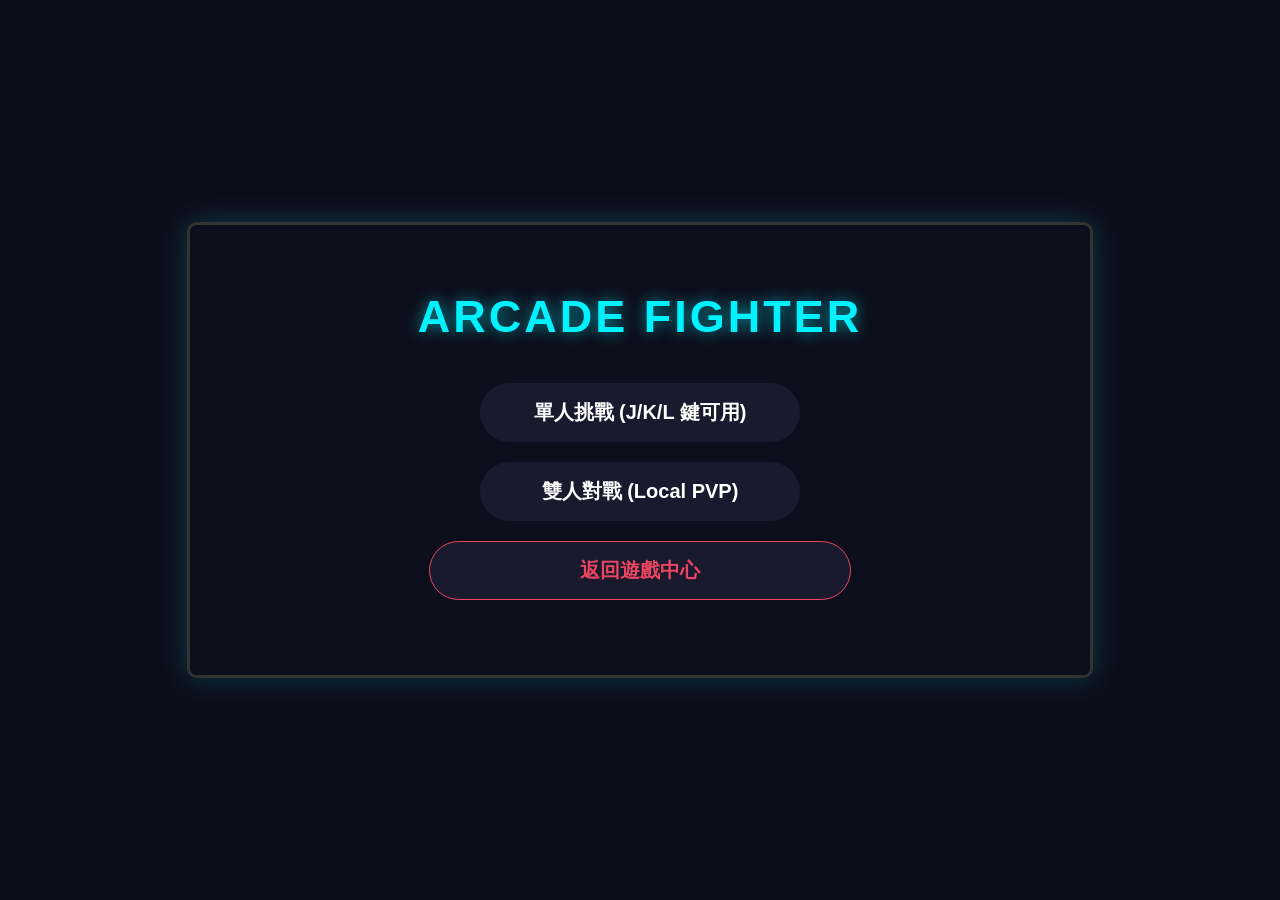
==== index.html @ 6cd7c096 "odsfpp" ====
<!DOCTYPE html>
<html lang="zh-HK">
<head>
    <meta charset="UTF-8">
    <title>LF2 終極格鬥 - 霓虹進化版</title>
    <style>
        /* 完全保留你原本的所有樣式 */
        :root {
            --bg-color: #0d0d1a;
            --card-bg: #1a1a2e;
            --primary-color: #00f2ff;
            --secondary-color: #e94560;
            --text-color: #e0e0e0;
        }

        body { margin: 0; background-color: var(--bg-color); display: flex; justify-content: center; align-items: center; height: 100vh; color: var(--text-color); font-family: 'Segoe UI', Tahoma, sans-serif; overflow: hidden; }
        #gameContainer { position: relative; border: 3px solid #333; box-shadow: 0 0 30px rgba(0, 242, 255, 0.2); background: #000; border-radius: 10px; overflow: hidden; }
        canvas { background-color: #16213e; display: block; }

        #mainMenu { position: absolute; inset: 0; background: rgba(13, 13, 26, 0.95); display: flex; flex-direction: column; justify-content: center; align-items: center; z-index: 100; }
        .title { font-size: 45px; color: var(--primary-color); margin-bottom: 30px; text-shadow: 0 0 15px rgba(0, 242, 255, 0.6); letter-spacing: 3px; font-weight: bold; }
        .mode-btn { padding: 15px 50px; font-size: 20px; cursor: pointer; background: var(--card-bg); color: white; border: 1px solid #444; margin: 10px; border-radius: 50px; transition: 0.3s; width: 320px; font-weight: bold; text-decoration: none; text-align: center; border: 1px solid transparent; }
        .mode-btn:hover { background: var(--primary-color); color: #000; border-color: #fff; box-shadow: 0 0 20px rgba(0, 242, 255, 0.4); transform: translateY(-3px); }
        .exit-btn { border-color: var(--secondary-color); color: var(--secondary-color); }
        .exit-btn:hover { background: var(--secondary-color); color: white; box-shadow: 0 0 20px rgba(233, 69, 96, 0.4); }

        #abortBtn { position: absolute; top: 120px; left: 50%; transform: translateX(-50%); padding: 8px 20px; background: rgba(233, 69, 96, 0.2); color: var(--secondary-color); border: 1px solid var(--secondary-color); border-radius: 5px; cursor: pointer; z-index: 80; display: none; transition: 0.3s; font-weight: bold; }
        #abortBtn:hover { background: var(--secondary-color); color: white; }

        .ui-layer { position: absolute; top: 20px; left: 20px; right: 20px; display: flex; justify-content: space-between; pointer-events: none; visibility: hidden; }
        .health-box { width: 320px; background: rgba(26, 26, 46, 0.8); padding: 12px; border-radius: 10px; border: 1px solid #333; }
        .bar-bg { width: 100%; height: 18px; background: #000; border-radius: 9px; overflow: hidden; margin-top: 5px; border: 1px solid #444; }
        .bar-fill { height: 100%; width: 100%; transition: width 0.3s cubic-bezier(0.175, 0.885, 0.32, 1.275); }
        #p1Health { background: linear-gradient(90deg, #00f2ff, #0066ff); box-shadow: 0 0 10px rgba(0, 242, 255, 0.5); }
        #p2Health { background: linear-gradient(90deg, #e94560, #8b0000); box-shadow: 0 0 10px rgba(233, 69, 96, 0.5); }
        .shield-dots { display: flex; gap: 5px; margin-top: 8px; justify-content: inherit; }
        .dot { width: 18px; height: 6px; background: var(--primary-color); border-radius: 2px; box-shadow: 0 0 5px var(--primary-color); }
        
        #gameOverMenu { position: absolute; top: 65%; left: 50%; transform: translate(-50%, -50%); display: none; z-index: 50; flex-direction: column; gap: 15px; }
        .end-btn { padding: 12px 50px; font-size: 18px; cursor: pointer; background: var(--primary-color); border: none; font-weight: bold; border-radius: 50px; text-decoration: none; color: #000; text-align: center; transition: 0.3s; }
        .end-btn:hover { transform: scale(1.1); box-shadow: 0 0 20px var(--primary-color); }
        .end-exit { background: transparent; border: 2px solid var(--secondary-color); color: var(--secondary-color); }
        .end-exit:hover { background: var(--secondary-color); color: white; }

        #status { position: absolute; bottom: 15px; left: 50%; transform: translateX(-50%); background: rgba(13, 13, 26, 0.9); padding: 10px 30px; border-radius: 50px; font-size: 12px; visibility: hidden; border: 1px solid #333; text-align: center; white-space: nowrap; }
        .win-text { position: absolute; top: 40%; left: 50%; transform: translate(-50%, -50%); font-size: 70px; font-weight: bold; display: none; z-index: 10; text-shadow: 0 0 30px rgba(0,0,0,1); text-align: center; }
    </style>
</head>
<body>

<div id="gameContainer">
    <div id="mainMenu">
        <div class="title">ARCADE FIGHTER</div>
        <button class="mode-btn" onclick="initGame('single')">單人挑戰 (J/K/L 鍵可用)</button>
        <button class="mode-btn" onclick="initGame('pvp')">雙人對戰 (Local PVP)</button>
        <a href="javascript:backToLobby()" class="mode-btn exit-btn">返回遊戲中心</a>
    </div>

    <button id="abortBtn" onclick="backToLobby()">中止並返回大廳</button>

    <div class="ui-layer" id="gameUI">
        <div class="health-box" style="border-left: 5px solid var(--primary-color);">
            <div style="color: var(--primary-color); font-weight: bold;">PLAYER 1</div>
            <div class="bar-bg"><div id="p1Health" class="bar-fill"></div></div>
            <div class="shield-dots" id="p1Shield">
                <div class="dot"></div><div class="dot"></div><div class="dot"></div><div class="dot"></div><div class="dot"></div>
            </div>
        </div>
        <div class="health-box p2" style="border-right: 5px solid var(--secondary-color);">
            <div id="p2Name" style="color: var(--secondary-color); font-weight: bold;">PLAYER 2</div>
            <div class="bar-bg"><div id="p2Health" class="bar-fill"></div></div>
            <div class="shield-dots" id="p2Shield">
                <div class="dot"></div><div class="dot"></div><div class="dot"></div><div class="dot"></div><div class="dot"></div>
            </div>
        </div>
    </div>

    <div id="winDisplay" class="win-text"></div>
    
    <div id="gameOverMenu">
        <button class="end-btn" onclick="resetToMenu()">返回選單</button>
        <a href="javascript:backToLobby()" class="end-btn end-exit">回遊戲大廳</a>
    </div>
    
    <canvas id="gameCanvas" width="900" height="450"></canvas>
    
    <div id="status">
        P1: <span class="key-hint">WASD</span> 移動 | <span class="key-hint">Z/J</span> 攻 | <span class="key-hint">X/K</span> 擋 | <span class="key-hint">C/L</span> 破防 <br>
        <span id="p2Hint">P2: <span class="key-hint">方向鍵</span> 移動 | <span class="key-hint">J</span> 攻 | <span class="key-hint">K</span> 擋 | <span class="key-hint">L</span> 破防</span>
    </div>
</div>

<script>
    // --- 新增：返回大廳定位函數 (絕不改動原始邏輯) ---
    function backToLobby() {
        const urlParams = new URLSearchParams(window.location.search);
        const gateId = urlParams.get('gate') || 0;
        window.location.href = `index.html?back=true&gate=${gateId}`;
    }

    // --- 完全補回你原本所有的 Fighter 與遊戲邏輯 ---
    const canvas = document.getElementById('gameCanvas');
    const ctx = canvas.getContext('2d');
    const keys = {};
    let gameActive = false;
    let isSinglePlayer = true;

    function resetToMenu() {
        gameActive = false;
        document.getElementById('mainMenu').style.display = 'flex';
        document.getElementById('gameUI').style.visibility = 'hidden';
        document.getElementById('status').style.visibility = 'hidden';
        document.getElementById('abortBtn').style.display = 'none';
        document.getElementById('winDisplay').style.display = 'none';
        document.getElementById('gameOverMenu').style.display = 'none';
        ctx.clearRect(0, 0, canvas.width, canvas.height);
        document.getElementById('p1Health').style.width = '100%';
        document.getElementById('p2Health').style.width = '100%';
    }

    class Fighter {
        constructor({position, color, id, isAI}) {
            this.id = id;
            this.position = position;
            this.velocity = { x: 0, y: 0 };
            this.width = 50; this.height = 80;
            this.color = color; this.isAI = isAI;
            this.health = 100; this.state = 'IDLE'; 
            this.facing = id === 1 ? 1 : -1;
            this.hitstun = 0; this.stunTimer = 0;
            this.shieldHP = 5; this.skillCD = 0; 
        }
        draw() {
            const {x, y} = this.position;
            ctx.fillStyle = 'rgba(0,0,0,0.3)';
            ctx.beginPath(); ctx.ellipse(x + 25, y + 80, 25, 8, 0, 0, Math.PI*2); ctx.fill();
            if (this.state === 'STUNNED') ctx.fillStyle = '#aa00ff'; 
            else if (this.state === 'HURT') ctx.fillStyle = 'white';
            else if (this.state === 'BLOCK') ctx.fillStyle = '#FFD700'; 
            else ctx.fillStyle = this.color;
            ctx.fillRect(x + 10, y + 25, 30, 40);
            ctx.fillStyle = '#ffdbac'; ctx.fillRect(x + 15, y, 20, 25);
            ctx.fillStyle = (this.state === 'BLOCK') ? '#FFD700' : this.color;
            if (this.state === 'ATTACK') {
                ctx.fillRect(this.facing === 1 ? x + 35 : x - 15, y + 30, 30, 15);
            } else if (this.state === 'BREAK') {
                ctx.fillStyle = '#00ffff'; ctx.fillRect(this.facing === 1 ? x + 35 : x - 25, y + 20, 40, 30);
            } else if (this.state === 'BLOCK') {
                ctx.fillRect(x + 5, y + 15, 12, 35); ctx.fillRect(x + 33, y + 15, 12, 35);
            }
        }
        update() {
            if (this.health <= 0) return;
            if (this.stunTimer > 0) { this.stunTimer--; if (this.stunTimer === 0) { this.state = 'IDLE'; this.shieldHP = 5; this.updateShieldUI(); } }
            if (this.hitstun > 0) { this.hitstun--; if (this.hitstun === 0 && this.state !== 'STUNNED') this.state = 'IDLE'; }
            if (this.skillCD > 0) this.skillCD--;
            this.draw();
            if (this.state !== 'STUNNED') { this.position.x += this.velocity.x; this.position.y += this.velocity.y; }
            this.velocity.x *= 0.8; this.velocity.y *= 0.8;
            this.position.y = Math.max(180, Math.min(canvas.height - 90, this.position.y));
            this.position.x = Math.max(0, Math.min(canvas.width - 50, this.position.x));
        }
        performAttack(target) { if (this.state !== 'IDLE' || this.health <= 0) return; this.state = 'ATTACK'; this.checkHit(target, 10, false); setTimeout(() => { if(this.state === 'ATTACK') this.state = 'IDLE'; }, 200); }
        performBreak(target) { if (this.state !== 'IDLE' || this.skillCD > 0 || this.health <= 0) return; this.state = 'BREAK'; this.skillCD = 180; this.checkHit(target, 15, true); setTimeout(() => { if(this.state === 'BREAK') this.state = 'IDLE'; }, 400); }
        checkHit(target, damage, isBreakSkill) {
            const dx = target.position.x - this.position.x; const dy = target.position.y - this.position.y;
            if (Math.sign(dx) === this.facing && Math.abs(dx) < 75 && Math.abs(dy) < 35) { target.receiveHit(damage, this.facing, isBreakSkill); }
        }
        receiveHit(amt, direction, isBreakSkill) {
            if (this.state === 'BLOCK' && !isBreakSkill) { this.shieldHP--; this.updateShieldUI(); this.velocity.x = direction * 5; if (this.shieldHP <= 0) this.triggerStun(); }
            else if (isBreakSkill && this.state === 'BLOCK') { this.triggerStun(); this.health -= amt; }
            else { this.health -= amt; this.state = 'HURT'; this.hitstun = 15; this.velocity.x = direction * 12; }
            document.getElementById(`p${this.id}Health`).style.width = Math.max(0, this.health) + '%';
            if (this.health <= 0) finishGame(this.id === 1 ? 2 : 1);
        }
        triggerStun() { this.state = 'STUNNED'; this.stunTimer = 120; this.shieldHP = 0; this.updateShieldUI(); }
        updateShieldUI() {
            const dots = document.getElementById(`p${this.id}Shield`).children;
            for(let i=0; i<5; i++) dots[i].style.opacity = (i < this.shieldHP) ? "1" : "0.1";
        }
    }

    let p1, p2;
    function initGame(mode) {
        isSinglePlayer = (mode === 'single');
        document.getElementById('mainMenu').style.display = 'none';
        document.getElementById('gameUI').style.visibility = 'visible';
        document.getElementById('status').style.visibility = 'visible';
        document.getElementById('abortBtn').style.display = 'block';
        p1 = new Fighter({ position: {x: 150, y: 280}, color: '#00f2ff', id: 1, isAI: false });
        p2 = new Fighter({ position: {x: 700, y: 280}, color: '#e94560', id: 2, isAI: isSinglePlayer });
        if (isSinglePlayer) { document.getElementById('p2Name').innerText = "AI 忍者"; document.getElementById('p2Hint').style.display = 'none'; }
        else { document.getElementById('p2Name').innerText = "PLAYER 2"; document.getElementById('p2Hint').style.display = 'inline'; }
        p1.updateShieldUI(); p2.updateShieldUI();
        gameActive = true; updateLoop();
    }

    function runAI() {
        if (!gameActive || !p2.isAI || p2.state === 'STUNNED' || p2.state === 'HURT') return;
        const dx = p1.position.x - p2.position.x; const dy = p1.position.y - p2.position.y;
        if (Math.abs(dx) > 65) { p2.velocity.x = dx > 0 ? 3.5 : -3.5; p2.velocity.y = dy > 0 ? 3.5 : -3.5; p2.facing = dx > 0 ? 1 : -1; }
        else { if (Math.random() < 0.05) p2.performAttack(p1); if (p1.state === 'BLOCK' && Math.random() < 0.02) p2.performBreak(p1); }
    }

    window.addEventListener('keydown', (e) => { keys[e.key.toLowerCase()] = true; });
    window.addEventListener('keyup', (e) => { keys[e.key.toLowerCase()] = false; });

    function handleInput() {
        if (!gameActive) return;
        if (p1.state === 'IDLE' || p1.state === 'BLOCK') {
            if (keys['w']) p1.velocity.y = -5; if (keys['s']) p1.velocity.y = 5;
            if (keys['a']) { p1.velocity.x = -5; p1.facing = -1; } if (keys['d']) { p1.velocity.x = 5; p1.facing = 1; }
            if (keys['z'] || (isSinglePlayer && keys['j'])) p1.performAttack(p2);
            if (keys['c'] || (isSinglePlayer && keys['l'])) p1.performBreak(p2);
            if (keys['x'] || (isSinglePlayer && keys['k'])) p1.state = 'BLOCK'; else if (p1.state === 'BLOCK') p1.state = 'IDLE';
        }
        if (!p2.isAI && (p2.state === 'IDLE' || p2.state === 'BLOCK')) {
            if (keys['arrowup']) p2.velocity.y = -5; if (keys['arrowdown']) p2.velocity.y = 5;
            if (keys['arrowleft']) { p2.velocity.x = -5; p2.facing = -1; } if (keys['arrowright']) { p2.velocity.x = 5; p2.facing = 1; }
            if (keys['j']) p2.performAttack(p1); if (keys['l']) p2.performBreak(p1);
            if (keys['k']) p2.state = 'BLOCK'; else if (p2.state === 'BLOCK') p2.state = 'IDLE';
        }
    }

    function finishGame(winnerId) {
        gameActive = false; document.getElementById('abortBtn').style.display = 'none';
        const winDisplay = document.getElementById('winDisplay');
        winDisplay.style.display = 'block';
        winDisplay.innerText = winnerId === 1 ? "PLAYER 1 WIN!" : (p2.isAI ? "AI WIN!" : "PLAYER 2 WIN!");
        winDisplay.style.color = winnerId === 1 ? "#00f2ff" : "#e94560";
        document.getElementById('gameOverMenu').style.display = 'flex';
    }

    function updateLoop() {
        if (!gameActive && document.getElementById('mainMenu').style.display === 'flex') return;
        ctx.clearRect(0, 0, canvas.width, canvas.height);
        ctx.fillStyle = '#16213e'; ctx.fillRect(0, 200, canvas.width, canvas.height - 200);
        if (gameActive) { handleInput(); if (p2.isAI) runAI(); }
        if (p1) p1.update(); if (p2) p2.update();
        requestAnimationFrame(updateLoop);
    }
</script>

</body>
</html>
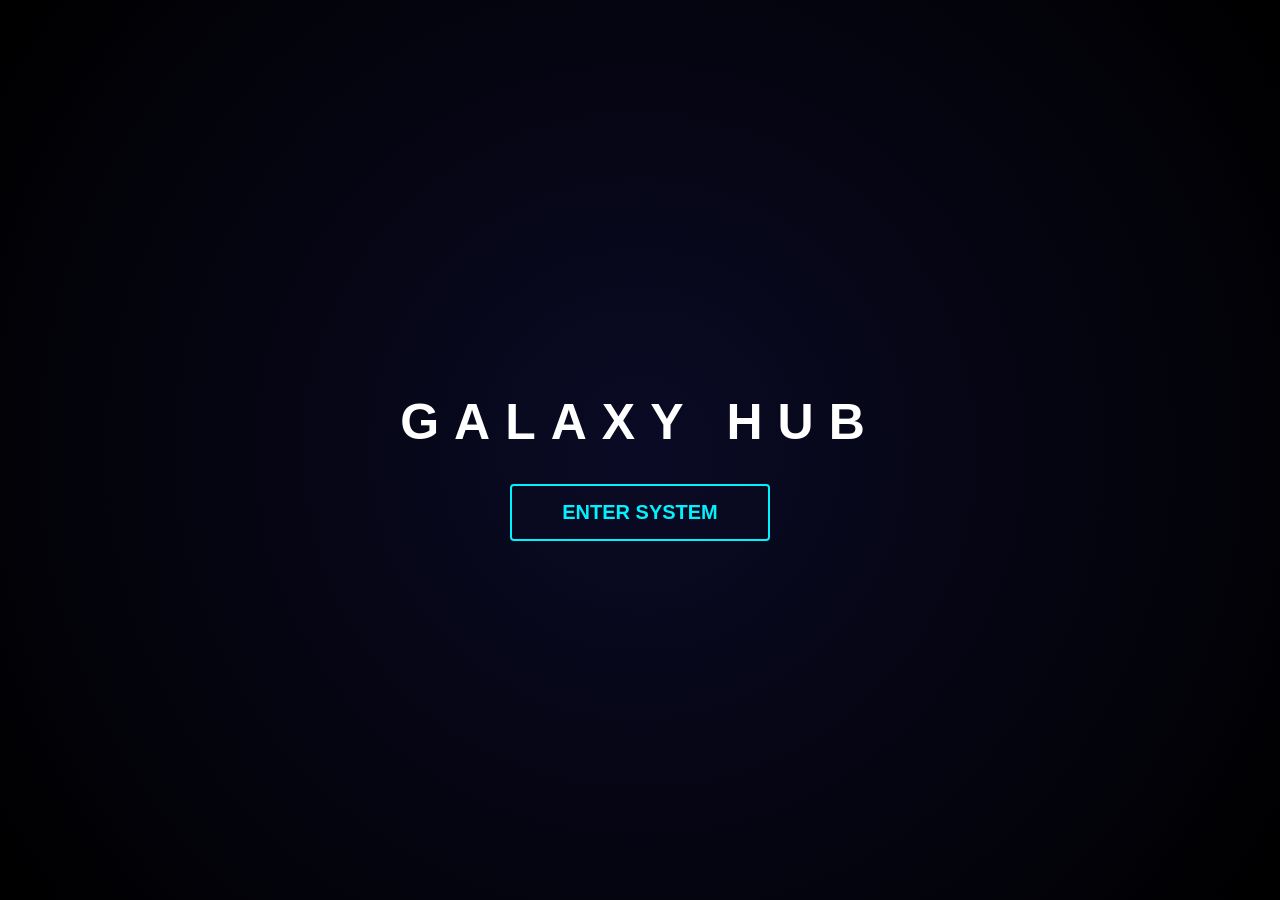
==== commit ad1baff0: "jgopgfop" ====
--- a/index.html
+++ b/index.html
@@ -2,244 +2,204 @@
 <html lang="zh-HK">
 <head>
     <meta charset="UTF-8">
-    <title>LF2 終極格鬥 - 霓虹進化版</title>
+    <title>Galaxy Hub - Auto Return Edition</title>
     <style>
-        /* 完全保留你原本的所有樣式 */
-        :root {
-            --bg-color: #0d0d1a;
-            --card-bg: #1a1a2e;
-            --primary-color: #00f2ff;
-            --secondary-color: #e94560;
-            --text-color: #e0e0e0;
-        }
-
-        body { margin: 0; background-color: var(--bg-color); display: flex; justify-content: center; align-items: center; height: 100vh; color: var(--text-color); font-family: 'Segoe UI', Tahoma, sans-serif; overflow: hidden; }
-        #gameContainer { position: relative; border: 3px solid #333; box-shadow: 0 0 30px rgba(0, 242, 255, 0.2); background: #000; border-radius: 10px; overflow: hidden; }
-        canvas { background-color: #16213e; display: block; }
-
-        #mainMenu { position: absolute; inset: 0; background: rgba(13, 13, 26, 0.95); display: flex; flex-direction: column; justify-content: center; align-items: center; z-index: 100; }
-        .title { font-size: 45px; color: var(--primary-color); margin-bottom: 30px; text-shadow: 0 0 15px rgba(0, 242, 255, 0.6); letter-spacing: 3px; font-weight: bold; }
-        .mode-btn { padding: 15px 50px; font-size: 20px; cursor: pointer; background: var(--card-bg); color: white; border: 1px solid #444; margin: 10px; border-radius: 50px; transition: 0.3s; width: 320px; font-weight: bold; text-decoration: none; text-align: center; border: 1px solid transparent; }
-        .mode-btn:hover { background: var(--primary-color); color: #000; border-color: #fff; box-shadow: 0 0 20px rgba(0, 242, 255, 0.4); transform: translateY(-3px); }
-        .exit-btn { border-color: var(--secondary-color); color: var(--secondary-color); }
-        .exit-btn:hover { background: var(--secondary-color); color: white; box-shadow: 0 0 20px rgba(233, 69, 96, 0.4); }
-
-        #abortBtn { position: absolute; top: 120px; left: 50%; transform: translateX(-50%); padding: 8px 20px; background: rgba(233, 69, 96, 0.2); color: var(--secondary-color); border: 1px solid var(--secondary-color); border-radius: 5px; cursor: pointer; z-index: 80; display: none; transition: 0.3s; font-weight: bold; }
-        #abortBtn:hover { background: var(--secondary-color); color: white; }
-
-        .ui-layer { position: absolute; top: 20px; left: 20px; right: 20px; display: flex; justify-content: space-between; pointer-events: none; visibility: hidden; }
-        .health-box { width: 320px; background: rgba(26, 26, 46, 0.8); padding: 12px; border-radius: 10px; border: 1px solid #333; }
-        .bar-bg { width: 100%; height: 18px; background: #000; border-radius: 9px; overflow: hidden; margin-top: 5px; border: 1px solid #444; }
-        .bar-fill { height: 100%; width: 100%; transition: width 0.3s cubic-bezier(0.175, 0.885, 0.32, 1.275); }
-        #p1Health { background: linear-gradient(90deg, #00f2ff, #0066ff); box-shadow: 0 0 10px rgba(0, 242, 255, 0.5); }
-        #p2Health { background: linear-gradient(90deg, #e94560, #8b0000); box-shadow: 0 0 10px rgba(233, 69, 96, 0.5); }
-        .shield-dots { display: flex; gap: 5px; margin-top: 8px; justify-content: inherit; }
-        .dot { width: 18px; height: 6px; background: var(--primary-color); border-radius: 2px; box-shadow: 0 0 5px var(--primary-color); }
+        :root { --bg: #020205; --primary: #00f2ff; }
+        body, html { margin: 0; padding: 0; overflow: hidden; background: var(--bg); font-family: 'Segoe UI', sans-serif; }
         
-        #gameOverMenu { position: absolute; top: 65%; left: 50%; transform: translate(-50%, -50%); display: none; z-index: 50; flex-direction: column; gap: 15px; }
-        .end-btn { padding: 12px 50px; font-size: 18px; cursor: pointer; background: var(--primary-color); border: none; font-weight: bold; border-radius: 50px; text-decoration: none; color: #000; text-align: center; transition: 0.3s; }
-        .end-btn:hover { transform: scale(1.1); box-shadow: 0 0 20px var(--primary-color); }
-        .end-exit { background: transparent; border: 2px solid var(--secondary-color); color: var(--secondary-color); }
-        .end-exit:hover { background: var(--secondary-color); color: white; }
-
-        #status { position: absolute; bottom: 15px; left: 50%; transform: translateX(-50%); background: rgba(13, 13, 26, 0.9); padding: 10px 30px; border-radius: 50px; font-size: 12px; visibility: hidden; border: 1px solid #333; text-align: center; white-space: nowrap; }
-        .win-text { position: absolute; top: 40%; left: 50%; transform: translate(-50%, -50%); font-size: 70px; font-weight: bold; display: none; z-index: 10; text-shadow: 0 0 30px rgba(0,0,0,1); text-align: center; }
+        /* 歡迎介面 */
+        #welcomeOverlay {
+            position: fixed; inset: 0; background: radial-gradient(circle, #0a0a25 0%, #000 100%);
+            display: flex; flex-direction: column; align-items: center; justify-content: center; z-index: 1000;
+        }
+
+        .btn { 
+            padding: 15px 50px; font-size: 20px; background: transparent; border: 2px solid var(--primary);
+            color: var(--primary); cursor: pointer; border-radius: 4px; transition: 0.3s; font-weight: bold;
+        }
+        .btn:hover { background: var(--primary); color: #000; box-shadow: 0 0 30px var(--primary); }
+
+        #hintUI {
+            position: fixed; bottom: 30px; left: 50%; transform: translateX(-50%);
+            padding: 12px 40px; background: rgba(0, 0, 0, 0.8); border: 1px solid var(--primary);
+            color: white; font-size: 18px; display: none; z-index: 2000; border-radius: 50px;
+        }
     </style>
 </head>
 <body>
 
-<div id="gameContainer">
-    <div id="mainMenu">
-        <div class="title">ARCADE FIGHTER</div>
-        <button class="mode-btn" onclick="initGame('single')">單人挑戰 (J/K/L 鍵可用)</button>
-        <button class="mode-btn" onclick="initGame('pvp')">雙人對戰 (Local PVP)</button>
-        <a href="javascript:backToLobby()" class="mode-btn exit-btn">返回遊戲中心</a>
-    </div>
-
-    <button id="abortBtn" onclick="backToLobby()">中止並返回大廳</button>
-
-    <div class="ui-layer" id="gameUI">
-        <div class="health-box" style="border-left: 5px solid var(--primary-color);">
-            <div style="color: var(--primary-color); font-weight: bold;">PLAYER 1</div>
-            <div class="bar-bg"><div id="p1Health" class="bar-fill"></div></div>
-            <div class="shield-dots" id="p1Shield">
-                <div class="dot"></div><div class="dot"></div><div class="dot"></div><div class="dot"></div><div class="dot"></div>
-            </div>
-        </div>
-        <div class="health-box p2" style="border-right: 5px solid var(--secondary-color);">
-            <div id="p2Name" style="color: var(--secondary-color); font-weight: bold;">PLAYER 2</div>
-            <div class="bar-bg"><div id="p2Health" class="bar-fill"></div></div>
-            <div class="shield-dots" id="p2Shield">
-                <div class="dot"></div><div class="dot"></div><div class="dot"></div><div class="dot"></div><div class="dot"></div>
-            </div>
-        </div>
-    </div>
-
-    <div id="winDisplay" class="win-text"></div>
-    
-    <div id="gameOverMenu">
-        <button class="end-btn" onclick="resetToMenu()">返回選單</button>
-        <a href="javascript:backToLobby()" class="end-btn end-exit">回遊戲大廳</a>
-    </div>
-    
-    <canvas id="gameCanvas" width="900" height="450"></canvas>
-    
-    <div id="status">
-        P1: <span class="key-hint">WASD</span> 移動 | <span class="key-hint">Z/J</span> 攻 | <span class="key-hint">X/K</span> 擋 | <span class="key-hint">C/L</span> 破防 <br>
-        <span id="p2Hint">P2: <span class="key-hint">方向鍵</span> 移動 | <span class="key-hint">J</span> 攻 | <span class="key-hint">K</span> 擋 | <span class="key-hint">L</span> 破防</span>
-    </div>
+<div id="welcomeOverlay">
+    <h1 style="color: white; font-size: 50px; letter-spacing: 15px;">GALAXY HUB</h1>
+    <button class="btn" onclick="initGame()">ENTER SYSTEM</button>
 </div>
 
+<div id="hintUI">PRESS <b style="color:var(--primary)">[SPACE]</b> TO ENTER <span id="gameName"></span></div>
+<canvas id="gameCanvas"></canvas>
+
 <script>
-    // --- 新增：返回大廳定位函數 (絕不改動原始邏輯) ---
-    function backToLobby() {
-        const urlParams = new URLSearchParams(window.location.search);
-        const gateId = urlParams.get('gate') || 0;
-        window.location.href = `index.html?back=true&gate=${gateId}`;
-    }
-
-    // --- 完全補回你原本所有的 Fighter 與遊戲邏輯 ---
     const canvas = document.getElementById('gameCanvas');
     const ctx = canvas.getContext('2d');
-    const keys = {};
-    let gameActive = false;
-    let isSinglePlayer = true;
-
-    function resetToMenu() {
-        gameActive = false;
-        document.getElementById('mainMenu').style.display = 'flex';
-        document.getElementById('gameUI').style.visibility = 'hidden';
-        document.getElementById('status').style.visibility = 'hidden';
-        document.getElementById('abortBtn').style.display = 'none';
-        document.getElementById('winDisplay').style.display = 'none';
-        document.getElementById('gameOverMenu').style.display = 'none';
-        ctx.clearRect(0, 0, canvas.width, canvas.height);
-        document.getElementById('p1Health').style.width = '100%';
-        document.getElementById('p2Health').style.width = '100%';
-    }
-
-    class Fighter {
-        constructor({position, color, id, isAI}) {
-            this.id = id;
-            this.position = position;
-            this.velocity = { x: 0, y: 0 };
-            this.width = 50; this.height = 80;
-            this.color = color; this.isAI = isAI;
-            this.health = 100; this.state = 'IDLE'; 
-            this.facing = id === 1 ? 1 : -1;
-            this.hitstun = 0; this.stunTimer = 0;
-            this.shieldHP = 5; this.skillCD = 0; 
-        }
-        draw() {
-            const {x, y} = this.position;
-            ctx.fillStyle = 'rgba(0,0,0,0.3)';
-            ctx.beginPath(); ctx.ellipse(x + 25, y + 80, 25, 8, 0, 0, Math.PI*2); ctx.fill();
-            if (this.state === 'STUNNED') ctx.fillStyle = '#aa00ff'; 
-            else if (this.state === 'HURT') ctx.fillStyle = 'white';
-            else if (this.state === 'BLOCK') ctx.fillStyle = '#FFD700'; 
-            else ctx.fillStyle = this.color;
-            ctx.fillRect(x + 10, y + 25, 30, 40);
-            ctx.fillStyle = '#ffdbac'; ctx.fillRect(x + 15, y, 20, 25);
-            ctx.fillStyle = (this.state === 'BLOCK') ? '#FFD700' : this.color;
-            if (this.state === 'ATTACK') {
-                ctx.fillRect(this.facing === 1 ? x + 35 : x - 15, y + 30, 30, 15);
-            } else if (this.state === 'BREAK') {
-                ctx.fillStyle = '#00ffff'; ctx.fillRect(this.facing === 1 ? x + 35 : x - 25, y + 20, 40, 30);
-            } else if (this.state === 'BLOCK') {
-                ctx.fillRect(x + 5, y + 15, 12, 35); ctx.fillRect(x + 33, y + 15, 12, 35);
+    const hintUI = document.getElementById('hintUI');
+    const nameLabel = document.getElementById('gameName');
+
+    let player = { x: 0, y: 0, w: 24, h: 48, speed: 4.5, color: '#00f2ff', anim: 0, dir: 1 };
+    let keys = {};
+    let npcs = [];
+    let running = false;
+    let frameCount = 0;
+
+    const gateData = [
+        { name: "NEON FIGHTER", row: "top", color: "#00f2ff", file: "game1.html" },
+        { name: "SPACE DRIFT", row: "top", color: "#ff0077", file: "game2.html" },
+        { name: "CYBER PUZZLE", row: "top", color: "#7000ff", file: "game3.html" },
+        { name: "BIO HAZARD", row: "top", color: "#39ff14", file: "game4.html" },
+        { name: "GOLD MINER", row: "bottom", color: "#ffd700", file: "game5.html" },
+        { name: "TECHNO RUN", row: "bottom", color: "#00f2ff", file: "game6.html" },
+        { name: "RHYTHM BOT", row: "bottom", color: "#ff0077", file: "game7.html" },
+        { name: "VOID ESCAPE", row: "bottom", color: "#7000ff", file: "game8.html" }
+    ];
+    let gates = [];
+    const deco = {
+        trees: [{x:0.25, y:0.5}, {x:0.42, y:0.5}, {x:0.58, y:0.5}, {x:0.75, y:0.5}],
+        benches: [{x:0.33, y:0.42}, {x:0.67, y:0.42}],
+        lamps: [{x:0.1, y:0.5}, {x:0.9, y:0.5}]
+    };
+
+    function resize() {
+        canvas.width = window.innerWidth;
+        canvas.height = window.innerHeight;
+        gates = [];
+        const margin = canvas.width * 0.15;
+        const spacing = (canvas.width - margin * 2) / 3;
+        gateData.forEach((g, i) => {
+            const col = i % 4;
+            const y = g.row === "top" ? 60 : canvas.height - 220;
+            gates.push({ ...g, x: margin + col * spacing - 65, y, w: 130, h: 140 });
+        });
+    }
+
+    // --- 核心改動：啟動邏輯 ---
+    function initGame() {
+        document.getElementById('welcomeOverlay').style.display = 'none';
+        resize();
+        if(npcs.length === 0) {
+            for(let i=0; i<7; i++) {
+                npcs.push({ 
+                    x: Math.random()*canvas.width, y: Math.random()*canvas.height, 
+                    w:24, h:48, color:`hsl(${Math.random()*360},70%,60%)`, 
+                    tx:Math.random()*canvas.width, ty:Math.random()*canvas.height,
+                    anim: Math.random()*10, dir: 1, speed: 1.2 + Math.random()
+                });
             }
         }
-        update() {
-            if (this.health <= 0) return;
-            if (this.stunTimer > 0) { this.stunTimer--; if (this.stunTimer === 0) { this.state = 'IDLE'; this.shieldHP = 5; this.updateShieldUI(); } }
-            if (this.hitstun > 0) { this.hitstun--; if (this.hitstun === 0 && this.state !== 'STUNNED') this.state = 'IDLE'; }
-            if (this.skillCD > 0) this.skillCD--;
-            this.draw();
-            if (this.state !== 'STUNNED') { this.position.x += this.velocity.x; this.position.y += this.velocity.y; }
-            this.velocity.x *= 0.8; this.velocity.y *= 0.8;
-            this.position.y = Math.max(180, Math.min(canvas.height - 90, this.position.y));
-            this.position.x = Math.max(0, Math.min(canvas.width - 50, this.position.x));
-        }
-        performAttack(target) { if (this.state !== 'IDLE' || this.health <= 0) return; this.state = 'ATTACK'; this.checkHit(target, 10, false); setTimeout(() => { if(this.state === 'ATTACK') this.state = 'IDLE'; }, 200); }
-        performBreak(target) { if (this.state !== 'IDLE' || this.skillCD > 0 || this.health <= 0) return; this.state = 'BREAK'; this.skillCD = 180; this.checkHit(target, 15, true); setTimeout(() => { if(this.state === 'BREAK') this.state = 'IDLE'; }, 400); }
-        checkHit(target, damage, isBreakSkill) {
-            const dx = target.position.x - this.position.x; const dy = target.position.y - this.position.y;
-            if (Math.sign(dx) === this.facing && Math.abs(dx) < 75 && Math.abs(dy) < 35) { target.receiveHit(damage, this.facing, isBreakSkill); }
-        }
-        receiveHit(amt, direction, isBreakSkill) {
-            if (this.state === 'BLOCK' && !isBreakSkill) { this.shieldHP--; this.updateShieldUI(); this.velocity.x = direction * 5; if (this.shieldHP <= 0) this.triggerStun(); }
-            else if (isBreakSkill && this.state === 'BLOCK') { this.triggerStun(); this.health -= amt; }
-            else { this.health -= amt; this.state = 'HURT'; this.hitstun = 15; this.velocity.x = direction * 12; }
-            document.getElementById(`p${this.id}Health`).style.width = Math.max(0, this.health) + '%';
-            if (this.health <= 0) finishGame(this.id === 1 ? 2 : 1);
-        }
-        triggerStun() { this.state = 'STUNNED'; this.stunTimer = 120; this.shieldHP = 0; this.updateShieldUI(); }
-        updateShieldUI() {
-            const dots = document.getElementById(`p${this.id}Shield`).children;
-            for(let i=0; i<5; i++) dots[i].style.opacity = (i < this.shieldHP) ? "1" : "0.1";
-        }
-    }
-
-    let p1, p2;
-    function initGame(mode) {
-        isSinglePlayer = (mode === 'single');
-        document.getElementById('mainMenu').style.display = 'none';
-        document.getElementById('gameUI').style.visibility = 'visible';
-        document.getElementById('status').style.visibility = 'visible';
-        document.getElementById('abortBtn').style.display = 'block';
-        p1 = new Fighter({ position: {x: 150, y: 280}, color: '#00f2ff', id: 1, isAI: false });
-        p2 = new Fighter({ position: {x: 700, y: 280}, color: '#e94560', id: 2, isAI: isSinglePlayer });
-        if (isSinglePlayer) { document.getElementById('p2Name').innerText = "AI 忍者"; document.getElementById('p2Hint').style.display = 'none'; }
-        else { document.getElementById('p2Name').innerText = "PLAYER 2"; document.getElementById('p2Hint').style.display = 'inline'; }
-        p1.updateShieldUI(); p2.updateShieldUI();
-        gameActive = true; updateLoop();
-    }
-
-    function runAI() {
-        if (!gameActive || !p2.isAI || p2.state === 'STUNNED' || p2.state === 'HURT') return;
-        const dx = p1.position.x - p2.position.x; const dy = p1.position.y - p2.position.y;
-        if (Math.abs(dx) > 65) { p2.velocity.x = dx > 0 ? 3.5 : -3.5; p2.velocity.y = dy > 0 ? 3.5 : -3.5; p2.facing = dx > 0 ? 1 : -1; }
-        else { if (Math.random() < 0.05) p2.performAttack(p1); if (p1.state === 'BLOCK' && Math.random() < 0.02) p2.performBreak(p1); }
-    }
-
-    window.addEventListener('keydown', (e) => { keys[e.key.toLowerCase()] = true; });
-    window.addEventListener('keyup', (e) => { keys[e.key.toLowerCase()] = false; });
-
-    function handleInput() {
-        if (!gameActive) return;
-        if (p1.state === 'IDLE' || p1.state === 'BLOCK') {
-            if (keys['w']) p1.velocity.y = -5; if (keys['s']) p1.velocity.y = 5;
-            if (keys['a']) { p1.velocity.x = -5; p1.facing = -1; } if (keys['d']) { p1.velocity.x = 5; p1.facing = 1; }
-            if (keys['z'] || (isSinglePlayer && keys['j'])) p1.performAttack(p2);
-            if (keys['c'] || (isSinglePlayer && keys['l'])) p1.performBreak(p2);
-            if (keys['x'] || (isSinglePlayer && keys['k'])) p1.state = 'BLOCK'; else if (p1.state === 'BLOCK') p1.state = 'IDLE';
-        }
-        if (!p2.isAI && (p2.state === 'IDLE' || p2.state === 'BLOCK')) {
-            if (keys['arrowup']) p2.velocity.y = -5; if (keys['arrowdown']) p2.velocity.y = 5;
-            if (keys['arrowleft']) { p2.velocity.x = -5; p2.facing = -1; } if (keys['arrowright']) { p2.velocity.x = 5; p2.facing = 1; }
-            if (keys['j']) p2.performAttack(p1); if (keys['l']) p2.performBreak(p1);
-            if (keys['k']) p2.state = 'BLOCK'; else if (p2.state === 'BLOCK') p2.state = 'IDLE';
-        }
-    }
-
-    function finishGame(winnerId) {
-        gameActive = false; document.getElementById('abortBtn').style.display = 'none';
-        const winDisplay = document.getElementById('winDisplay');
-        winDisplay.style.display = 'block';
-        winDisplay.innerText = winnerId === 1 ? "PLAYER 1 WIN!" : (p2.isAI ? "AI WIN!" : "PLAYER 2 WIN!");
-        winDisplay.style.color = winnerId === 1 ? "#00f2ff" : "#e94560";
-        document.getElementById('gameOverMenu').style.display = 'flex';
-    }
-
-    function updateLoop() {
-        if (!gameActive && document.getElementById('mainMenu').style.display === 'flex') return;
-        ctx.clearRect(0, 0, canvas.width, canvas.height);
-        ctx.fillStyle = '#16213e'; ctx.fillRect(0, 200, canvas.width, canvas.height - 200);
-        if (gameActive) { handleInput(); if (p2.isAI) runAI(); }
-        if (p1) p1.update(); if (p2) p2.update();
-        requestAnimationFrame(updateLoop);
+        player.x = canvas.width/2; player.y = canvas.height/2;
+        running = true;
+        loop();
+    }
+
+    // 檢查 URL 是否帶有 #back 標籤
+    window.onload = () => {
+        if (window.location.hash === "#back") {
+            initGame(); // 如果是從遊戲返回，直接啟動大廳
+        }
+    };
+
+    window.addEventListener('keydown', e => keys[e.code] = true);
+    window.addEventListener('keyup', e => keys[e.code] = false);
+
+    function drawCharacter(char) {
+        const { x, y, color, anim, dir } = char;
+        const isMoving = char === player ? (Object.values(keys).some(k => k)) : true;
+        const walkCycle = isMoving ? Math.sin(frameCount * 0.15 + anim) : 0;
+        
+        ctx.save();
+        ctx.translate(x, y);
+        if (dir === -1) ctx.scale(-1, 1);
+
+        // 雙腿
+        ctx.strokeStyle = "#fff"; ctx.lineWidth = 4;
+        ctx.beginPath(); ctx.moveTo(-5, 5); ctx.lineTo(-8 + walkCycle*6, 20); ctx.stroke();
+        ctx.beginPath(); ctx.moveTo(5, 5); ctx.lineTo(8 - walkCycle*6, 20); ctx.stroke();
+
+        // 身體與頭
+        ctx.fillStyle = "#111"; ctx.strokeStyle = color; ctx.lineWidth = 2;
+        ctx.beginPath(); ctx.roundRect(-10, -15, 20, 26, 4); ctx.fill(); ctx.stroke();
+        ctx.beginPath(); ctx.arc(0, -28, 12, 0, Math.PI*2); ctx.fill(); ctx.stroke();
+        
+        // 發光眼睛
+        ctx.shadowBlur = 8; ctx.shadowColor = color; ctx.fillStyle = color;
+        ctx.fillRect(2, -31, 5, 2); ctx.fillRect(-7, -31, 5, 2);
+        ctx.restore();
+    }
+
+    function update() {
+        frameCount++;
+        let nx = player.x, ny = player.y;
+        if(keys['ArrowUp'] || keys['KeyW']) ny -= player.speed;
+        if(keys['ArrowDown'] || keys['KeyS']) ny += player.speed;
+        if(keys['ArrowLeft'] || keys['KeyA']) { nx -= player.speed; player.dir = -1; }
+        if(keys['ArrowRight'] || keys['KeyD']) { nx += player.speed; player.dir = 1; }
+
+        player.x = Math.max(20, Math.min(canvas.width-20, nx));
+        player.y = Math.max(20, Math.min(canvas.height-20, ny));
+
+        let curG = gates.find(g => player.x > g.x && player.x < g.x+130 && player.y > g.y && player.y < g.y+140);
+        if(curG) {
+            hintUI.style.display = 'block';
+            nameLabel.innerText = curG.name;
+            if(keys['Space']) window.location.href = curG.file; // 跳轉到外部遊戲
+        } else { hintUI.style.display = 'none'; }
+
+        npcs.forEach(n => {
+            let dx = n.tx - n.x, dy = n.ty - n.y, dist = Math.hypot(dx, dy);
+            if(dist < 10) {
+                n.tx = Math.random()*canvas.width; n.ty = Math.random()*canvas.height;
+            } else {
+                n.x += (dx/dist)*n.speed; n.y += (dy/dist)*n.speed;
+                n.dir = dx > 0 ? 1 : -1;
+            }
+        });
+    }
+
+    function draw() {
+        ctx.fillStyle = '#050508'; ctx.fillRect(0, 0, canvas.width, canvas.height);
+        ctx.strokeStyle = '#101025';
+        for(let x=0; x<canvas.width; x+=80) { ctx.beginPath(); ctx.moveTo(x,0); ctx.lineTo(x,canvas.height); ctx.stroke(); }
+        for(let y=0; y<canvas.height; y+=80) { ctx.beginPath(); ctx.moveTo(0,y); ctx.lineTo(canvas.width,y); ctx.stroke(); }
+
+        gates.forEach(g => {
+            ctx.fillStyle = '#000'; ctx.fillRect(g.x, g.y, g.w, g.h);
+            ctx.fillStyle = '#fff'; ctx.font = '12px Arial'; ctx.textAlign = 'center';
+            ctx.fillText(g.name, g.x + 65, g.row==='top'?g.y+165:g.y-20);
+        });
+
+        let entities = [...npcs, player].sort((a, b) => a.y - b.y);
+        entities.forEach(ent => {
+            if(!gates.some(g => ent.x > g.x && ent.x < g.x+130 && ent.y > g.y && ent.y < g.y+140)) {
+                drawCharacter(ent);
+            }
+        });
+
+        deco.trees.forEach(t => {
+            const x=t.x*canvas.width, y=t.y*canvas.height;
+            ctx.fillStyle='rgba(10, 40, 10, 0.9)'; ctx.shadowBlur=20; ctx.shadowColor='#39ff14';
+            ctx.beginPath(); ctx.arc(x, y, 65, 0, Math.PI*2); ctx.fill();
+            ctx.beginPath(); ctx.arc(x, y-40, 50, 0, Math.PI*2); ctx.fill(); ctx.shadowBlur=0;
+        });
+
+        gates.forEach(g => {
+            ctx.strokeStyle = g.color; ctx.lineWidth = 10; ctx.shadowBlur = 15; ctx.shadowColor = g.color;
+            ctx.strokeRect(g.x, g.y, 130, 140); ctx.shadowBlur = 0;
+        });
+    }
+
+    function loop() {
+        if(running) {
+            update();
+            draw();
+            requestAnimationFrame(loop);
+        }
     }
 </script>
-
 </body>
 </html>
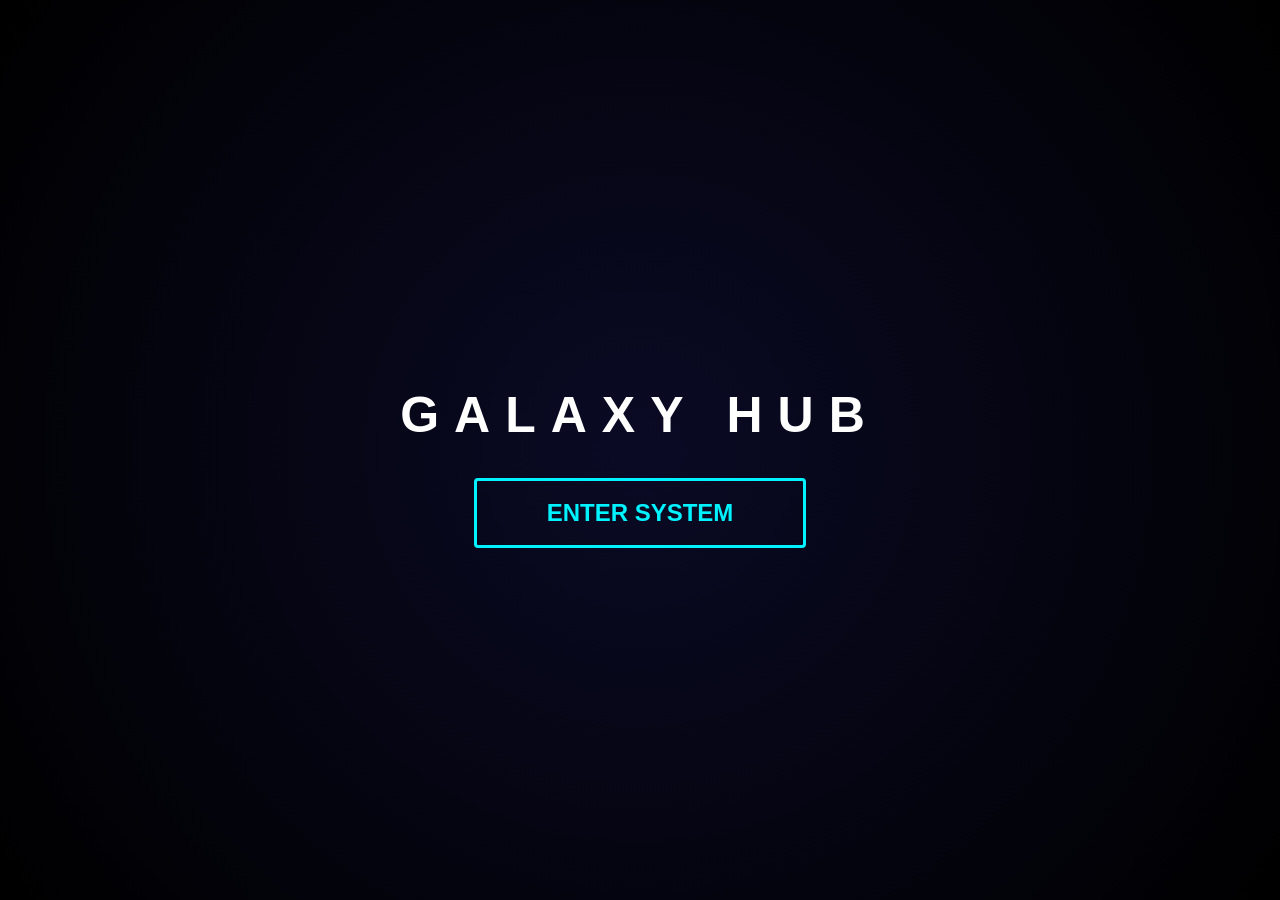
==== commit f7681ea6: "kdfsas" ====
--- a/index.html
+++ b/index.html
@@ -2,37 +2,24 @@
 <html lang="zh-HK">
 <head>
     <meta charset="UTF-8">
-    <title>Galaxy Hub - Auto Return Edition</title>
+    <title>Galaxy Hub</title>
     <style>
         :root { --bg: #020205; --primary: #00f2ff; }
         body, html { margin: 0; padding: 0; overflow: hidden; background: var(--bg); font-family: 'Segoe UI', sans-serif; }
-        
-        /* 歡迎介面 */
         #welcomeOverlay {
             position: fixed; inset: 0; background: radial-gradient(circle, #0a0a25 0%, #000 100%);
             display: flex; flex-direction: column; align-items: center; justify-content: center; z-index: 1000;
         }
-
-        .btn { 
-            padding: 15px 50px; font-size: 20px; background: transparent; border: 2px solid var(--primary);
-            color: var(--primary); cursor: pointer; border-radius: 4px; transition: 0.3s; font-weight: bold;
-        }
-        .btn:hover { background: var(--primary); color: #000; box-shadow: 0 0 30px var(--primary); }
-
-        #hintUI {
-            position: fixed; bottom: 30px; left: 50%; transform: translateX(-50%);
-            padding: 12px 40px; background: rgba(0, 0, 0, 0.8); border: 1px solid var(--primary);
-            color: white; font-size: 18px; display: none; z-index: 2000; border-radius: 50px;
-        }
+        .start-btn { padding: 18px 70px; font-size: 24px; background: transparent; border: 3px solid var(--primary); color: var(--primary); cursor: pointer; border-radius: 4px; transition: 0.3s; font-weight: bold; }
+        .start-btn:hover { background: var(--primary); color: #000; box-shadow: 0 0 50px var(--primary); }
+        #hintUI { position: fixed; bottom: 30px; left: 50%; transform: translateX(-50%); padding: 15px 45px; background: rgba(0, 0, 0, 0.9); border: 1px solid var(--primary); color: white; font-size: 20px; display: none; z-index: 2000; border-radius: 50px; }
     </style>
 </head>
 <body>
-
 <div id="welcomeOverlay">
     <h1 style="color: white; font-size: 50px; letter-spacing: 15px;">GALAXY HUB</h1>
-    <button class="btn" onclick="initGame()">ENTER SYSTEM</button>
+    <button class="start-btn" onclick="initGame()">ENTER SYSTEM</button>
 </div>
-
 <div id="hintUI">PRESS <b style="color:var(--primary)">[SPACE]</b> TO ENTER <span id="gameName"></span></div>
 <canvas id="gameCanvas"></canvas>
 
@@ -49,7 +36,7 @@
     let frameCount = 0;
 
     const gateData = [
-        { name: "NEON FIGHTER", row: "top", color: "#00f2ff", file: "game1.html" },
+        { name: "ARCADE FIGHTER", row: "top", color: "#00f2ff", file: "game1.html" },
         { name: "SPACE DRIFT", row: "top", color: "#ff0077", file: "game2.html" },
         { name: "CYBER PUZZLE", row: "top", color: "#7000ff", file: "game3.html" },
         { name: "BIO HAZARD", row: "top", color: "#39ff14", file: "game4.html" },
@@ -59,11 +46,6 @@
         { name: "VOID ESCAPE", row: "bottom", color: "#7000ff", file: "game8.html" }
     ];
     let gates = [];
-    const deco = {
-        trees: [{x:0.25, y:0.5}, {x:0.42, y:0.5}, {x:0.58, y:0.5}, {x:0.75, y:0.5}],
-        benches: [{x:0.33, y:0.42}, {x:0.67, y:0.42}],
-        lamps: [{x:0.1, y:0.5}, {x:0.9, y:0.5}]
-    };
 
     function resize() {
         canvas.width = window.innerWidth;
@@ -73,133 +55,89 @@
         const spacing = (canvas.width - margin * 2) / 3;
         gateData.forEach((g, i) => {
             const col = i % 4;
+            const x = margin + col * spacing - 65;
             const y = g.row === "top" ? 60 : canvas.height - 220;
-            gates.push({ ...g, x: margin + col * spacing - 65, y, w: 130, h: 140 });
+            gates.push({ ...g, x, y, w: 130, h: 140 });
         });
     }
 
-    // --- 核心改動：啟動邏輯 ---
     function initGame() {
         document.getElementById('welcomeOverlay').style.display = 'none';
         resize();
+        
+        // 讀取 URL 參數
+        const params = new URLSearchParams(window.location.search);
+        const gateIndex = params.get('gate');
+
+        if (gateIndex !== null && gates[gateIndex]) {
+            player.x = gates[gateIndex].x + gates[gateIndex].w / 2;
+            player.y = gates[gateIndex].y + gates[gateIndex].h + 30;
+        } else {
+            player.x = canvas.width / 2;
+            player.y = canvas.height / 2;
+        }
+
         if(npcs.length === 0) {
             for(let i=0; i<7; i++) {
-                npcs.push({ 
-                    x: Math.random()*canvas.width, y: Math.random()*canvas.height, 
-                    w:24, h:48, color:`hsl(${Math.random()*360},70%,60%)`, 
-                    tx:Math.random()*canvas.width, ty:Math.random()*canvas.height,
-                    anim: Math.random()*10, dir: 1, speed: 1.2 + Math.random()
-                });
+                npcs.push({ x: Math.random()*canvas.width, y: Math.random()*canvas.height, w:24, h:48, color:`hsl(${Math.random()*360},70%,60%)`, tx:Math.random()*canvas.width, ty:Math.random()*canvas.height, anim: Math.random()*10, dir: 1, speed: 1 + Math.random() });
             }
         }
-        player.x = canvas.width/2; player.y = canvas.height/2;
-        running = true;
-        loop();
+        running = true; loop();
     }
 
-    // 檢查 URL 是否帶有 #back 標籤
-    window.onload = () => {
-        if (window.location.hash === "#back") {
-            initGame(); // 如果是從遊戲返回，直接啟動大廳
-        }
-    };
-
+    window.onload = () => { if (window.location.search.includes("back")) initGame(); };
     window.addEventListener('keydown', e => keys[e.code] = true);
     window.addEventListener('keyup', e => keys[e.code] = false);
 
-    function drawCharacter(char) {
-        const { x, y, color, anim, dir } = char;
-        const isMoving = char === player ? (Object.values(keys).some(k => k)) : true;
-        const walkCycle = isMoving ? Math.sin(frameCount * 0.15 + anim) : 0;
-        
-        ctx.save();
-        ctx.translate(x, y);
-        if (dir === -1) ctx.scale(-1, 1);
-
-        // 雙腿
-        ctx.strokeStyle = "#fff"; ctx.lineWidth = 4;
-        ctx.beginPath(); ctx.moveTo(-5, 5); ctx.lineTo(-8 + walkCycle*6, 20); ctx.stroke();
-        ctx.beginPath(); ctx.moveTo(5, 5); ctx.lineTo(8 - walkCycle*6, 20); ctx.stroke();
-
-        // 身體與頭
-        ctx.fillStyle = "#111"; ctx.strokeStyle = color; ctx.lineWidth = 2;
-        ctx.beginPath(); ctx.roundRect(-10, -15, 20, 26, 4); ctx.fill(); ctx.stroke();
-        ctx.beginPath(); ctx.arc(0, -28, 12, 0, Math.PI*2); ctx.fill(); ctx.stroke();
-        
-        // 發光眼睛
-        ctx.shadowBlur = 8; ctx.shadowColor = color; ctx.fillStyle = color;
-        ctx.fillRect(2, -31, 5, 2); ctx.fillRect(-7, -31, 5, 2);
-        ctx.restore();
-    }
-
     function update() {
+        if(!running) return;
         frameCount++;
         let nx = player.x, ny = player.y;
         if(keys['ArrowUp'] || keys['KeyW']) ny -= player.speed;
         if(keys['ArrowDown'] || keys['KeyS']) ny += player.speed;
         if(keys['ArrowLeft'] || keys['KeyA']) { nx -= player.speed; player.dir = -1; }
         if(keys['ArrowRight'] || keys['KeyD']) { nx += player.speed; player.dir = 1; }
-
-        player.x = Math.max(20, Math.min(canvas.width-20, nx));
-        player.y = Math.max(20, Math.min(canvas.height-20, ny));
+        if(nx > 0 && nx < canvas.width) player.x = nx;
+        if(ny > 0 && ny < canvas.height) player.y = ny;
 
         let curG = gates.find(g => player.x > g.x && player.x < g.x+130 && player.y > g.y && player.y < g.y+140);
         if(curG) {
             hintUI.style.display = 'block';
             nameLabel.innerText = curG.name;
-            if(keys['Space']) window.location.href = curG.file; // 跳轉到外部遊戲
+            if(keys['Space']) {
+                const idx = gates.indexOf(curG);
+                window.location.href = curG.file + "?gate=" + idx;
+            }
         } else { hintUI.style.display = 'none'; }
 
         npcs.forEach(n => {
             let dx = n.tx - n.x, dy = n.ty - n.y, dist = Math.hypot(dx, dy);
-            if(dist < 10) {
-                n.tx = Math.random()*canvas.width; n.ty = Math.random()*canvas.height;
-            } else {
-                n.x += (dx/dist)*n.speed; n.y += (dy/dist)*n.speed;
-                n.dir = dx > 0 ? 1 : -1;
-            }
+            if(dist < 10) { n.tx = Math.random()*canvas.width; n.ty = Math.random()*canvas.height; }
+            else { n.x += (dx/dist)*n.speed; n.y += (dy/dist)*n.speed; n.dir = dx > 0 ? 1 : -1; }
         });
+    }
+
+    function drawCharacter(char) {
+        ctx.save();
+        ctx.translate(char.x, char.y);
+        if (char.dir === -1) ctx.scale(-1, 1);
+        ctx.fillStyle = char.color;
+        ctx.fillRect(-12, -48, 24, 48); // 簡化展示，實際可放你的細緻繪圖代碼
+        ctx.restore();
     }
 
     function draw() {
         ctx.fillStyle = '#050508'; ctx.fillRect(0, 0, canvas.width, canvas.height);
-        ctx.strokeStyle = '#101025';
-        for(let x=0; x<canvas.width; x+=80) { ctx.beginPath(); ctx.moveTo(x,0); ctx.lineTo(x,canvas.height); ctx.stroke(); }
-        for(let y=0; y<canvas.height; y+=80) { ctx.beginPath(); ctx.moveTo(0,y); ctx.lineTo(canvas.width,y); ctx.stroke(); }
-
         gates.forEach(g => {
-            ctx.fillStyle = '#000'; ctx.fillRect(g.x, g.y, g.w, g.h);
-            ctx.fillStyle = '#fff'; ctx.font = '12px Arial'; ctx.textAlign = 'center';
-            ctx.fillText(g.name, g.x + 65, g.row==='top'?g.y+165:g.y-20);
+            ctx.strokeStyle = g.color; ctx.lineWidth = 5;
+            ctx.strokeRect(g.x, g.y, g.w, g.h);
+            ctx.fillStyle = "white"; ctx.fillText(g.name, g.x + 20, g.y - 10);
         });
-
-        let entities = [...npcs, player].sort((a, b) => a.y - b.y);
-        entities.forEach(ent => {
-            if(!gates.some(g => ent.x > g.x && ent.x < g.x+130 && ent.y > g.y && ent.y < g.y+140)) {
-                drawCharacter(ent);
-            }
-        });
-
-        deco.trees.forEach(t => {
-            const x=t.x*canvas.width, y=t.y*canvas.height;
-            ctx.fillStyle='rgba(10, 40, 10, 0.9)'; ctx.shadowBlur=20; ctx.shadowColor='#39ff14';
-            ctx.beginPath(); ctx.arc(x, y, 65, 0, Math.PI*2); ctx.fill();
-            ctx.beginPath(); ctx.arc(x, y-40, 50, 0, Math.PI*2); ctx.fill(); ctx.shadowBlur=0;
-        });
-
-        gates.forEach(g => {
-            ctx.strokeStyle = g.color; ctx.lineWidth = 10; ctx.shadowBlur = 15; ctx.shadowColor = g.color;
-            ctx.strokeRect(g.x, g.y, 130, 140); ctx.shadowBlur = 0;
-        });
+        drawCharacter(player);
+        npcs.forEach(drawCharacter);
     }
 
-    function loop() {
-        if(running) {
-            update();
-            draw();
-            requestAnimationFrame(loop);
-        }
-    }
+    function loop() { if(running) { update(); draw(); requestAnimationFrame(loop); } }
 </script>
 </body>
 </html>
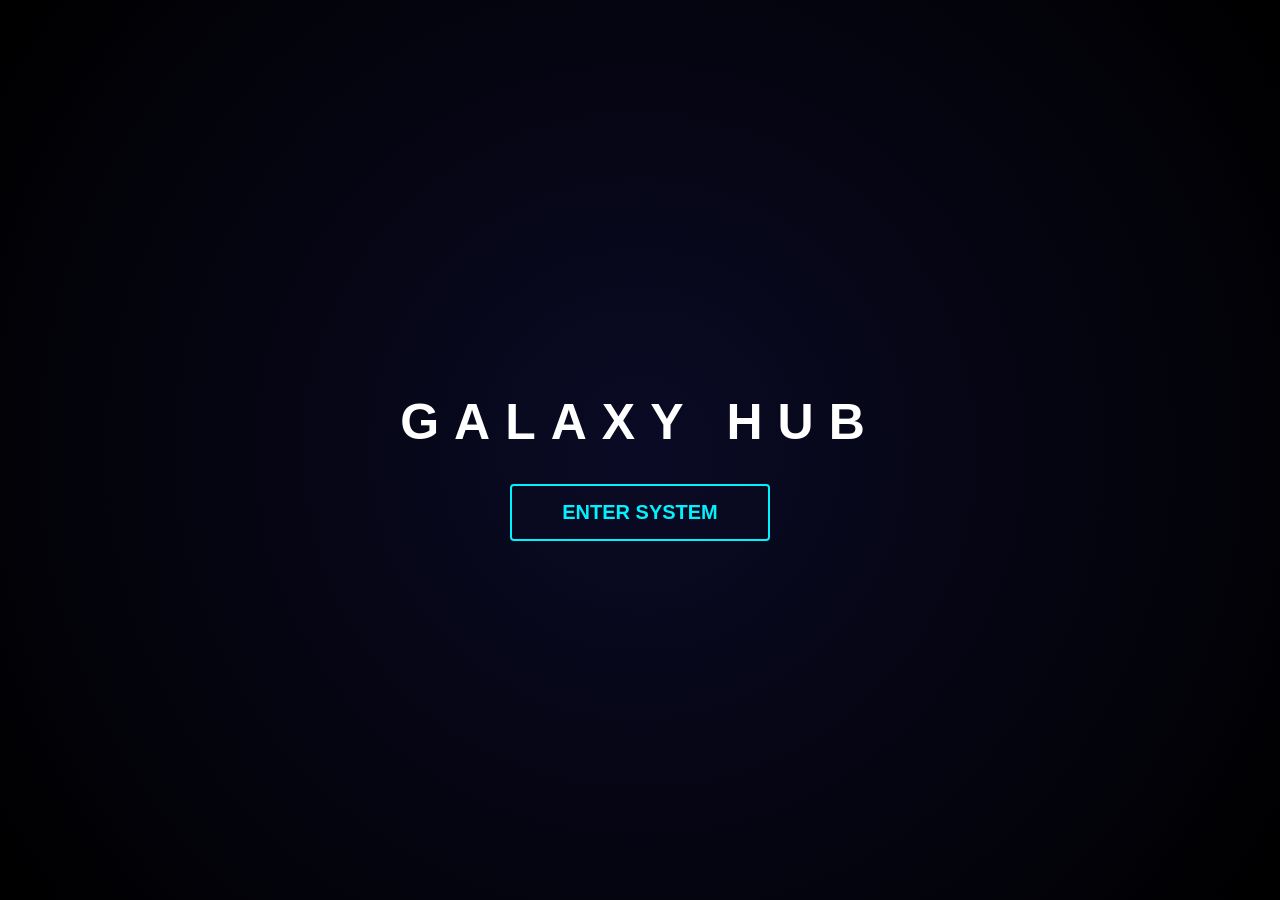
==== commit 34d0edfa: "fodijsop" ====
--- a/index.html
+++ b/index.html
@@ -2,24 +2,37 @@
 <html lang="zh-HK">
 <head>
     <meta charset="UTF-8">
-    <title>Galaxy Hub</title>
+    <title>Galaxy Hub - Auto Return Edition</title>
     <style>
         :root { --bg: #020205; --primary: #00f2ff; }
         body, html { margin: 0; padding: 0; overflow: hidden; background: var(--bg); font-family: 'Segoe UI', sans-serif; }
+        
+        /* 歡迎介面 */
         #welcomeOverlay {
             position: fixed; inset: 0; background: radial-gradient(circle, #0a0a25 0%, #000 100%);
             display: flex; flex-direction: column; align-items: center; justify-content: center; z-index: 1000;
         }
-        .start-btn { padding: 18px 70px; font-size: 24px; background: transparent; border: 3px solid var(--primary); color: var(--primary); cursor: pointer; border-radius: 4px; transition: 0.3s; font-weight: bold; }
-        .start-btn:hover { background: var(--primary); color: #000; box-shadow: 0 0 50px var(--primary); }
-        #hintUI { position: fixed; bottom: 30px; left: 50%; transform: translateX(-50%); padding: 15px 45px; background: rgba(0, 0, 0, 0.9); border: 1px solid var(--primary); color: white; font-size: 20px; display: none; z-index: 2000; border-radius: 50px; }
+
+        .btn { 
+            padding: 15px 50px; font-size: 20px; background: transparent; border: 2px solid var(--primary);
+            color: var(--primary); cursor: pointer; border-radius: 4px; transition: 0.3s; font-weight: bold;
+        }
+        .btn:hover { background: var(--primary); color: #000; box-shadow: 0 0 30px var(--primary); }
+
+        #hintUI {
+            position: fixed; bottom: 30px; left: 50%; transform: translateX(-50%);
+            padding: 12px 40px; background: rgba(0, 0, 0, 0.8); border: 1px solid var(--primary);
+            color: white; font-size: 18px; display: none; z-index: 2000; border-radius: 50px;
+        }
     </style>
 </head>
 <body>
+
 <div id="welcomeOverlay">
     <h1 style="color: white; font-size: 50px; letter-spacing: 15px;">GALAXY HUB</h1>
-    <button class="start-btn" onclick="initGame()">ENTER SYSTEM</button>
+    <button class="btn" onclick="initGame()">ENTER SYSTEM</button>
 </div>
+
 <div id="hintUI">PRESS <b style="color:var(--primary)">[SPACE]</b> TO ENTER <span id="gameName"></span></div>
 <canvas id="gameCanvas"></canvas>
 
@@ -36,7 +49,7 @@
     let frameCount = 0;
 
     const gateData = [
-        { name: "ARCADE FIGHTER", row: "top", color: "#00f2ff", file: "game1.html" },
+        { name: "NEON FIGHTER", row: "top", color: "#00f2ff", file: "game1.html" },
         { name: "SPACE DRIFT", row: "top", color: "#ff0077", file: "game2.html" },
         { name: "CYBER PUZZLE", row: "top", color: "#7000ff", file: "game3.html" },
         { name: "BIO HAZARD", row: "top", color: "#39ff14", file: "game4.html" },
@@ -46,6 +59,11 @@
         { name: "VOID ESCAPE", row: "bottom", color: "#7000ff", file: "game8.html" }
     ];
     let gates = [];
+    const deco = {
+        trees: [{x:0.25, y:0.5}, {x:0.42, y:0.5}, {x:0.58, y:0.5}, {x:0.75, y:0.5}],
+        benches: [{x:0.33, y:0.42}, {x:0.67, y:0.42}],
+        lamps: [{x:0.1, y:0.5}, {x:0.9, y:0.5}]
+    };
 
     function resize() {
         canvas.width = window.innerWidth;
@@ -55,89 +73,133 @@
         const spacing = (canvas.width - margin * 2) / 3;
         gateData.forEach((g, i) => {
             const col = i % 4;
-            const x = margin + col * spacing - 65;
             const y = g.row === "top" ? 60 : canvas.height - 220;
-            gates.push({ ...g, x, y, w: 130, h: 140 });
-        });
-    }
-
+            gates.push({ ...g, x: margin + col * spacing - 65, y, w: 130, h: 140 });
+        });
+    }
+
+    // --- 核心改動：啟動邏輯 ---
     function initGame() {
         document.getElementById('welcomeOverlay').style.display = 'none';
         resize();
-        
-        // 讀取 URL 參數
-        const params = new URLSearchParams(window.location.search);
-        const gateIndex = params.get('gate');
-
-        if (gateIndex !== null && gates[gateIndex]) {
-            player.x = gates[gateIndex].x + gates[gateIndex].w / 2;
-            player.y = gates[gateIndex].y + gates[gateIndex].h + 30;
-        } else {
-            player.x = canvas.width / 2;
-            player.y = canvas.height / 2;
-        }
-
         if(npcs.length === 0) {
             for(let i=0; i<7; i++) {
-                npcs.push({ x: Math.random()*canvas.width, y: Math.random()*canvas.height, w:24, h:48, color:`hsl(${Math.random()*360},70%,60%)`, tx:Math.random()*canvas.width, ty:Math.random()*canvas.height, anim: Math.random()*10, dir: 1, speed: 1 + Math.random() });
+                npcs.push({ 
+                    x: Math.random()*canvas.width, y: Math.random()*canvas.height, 
+                    w:24, h:48, color:`hsl(${Math.random()*360},70%,60%)`, 
+                    tx:Math.random()*canvas.width, ty:Math.random()*canvas.height,
+                    anim: Math.random()*10, dir: 1, speed: 1.2 + Math.random()
+                });
             }
         }
-        running = true; loop();
-    }
-
-    window.onload = () => { if (window.location.search.includes("back")) initGame(); };
+        player.x = canvas.width/2; player.y = canvas.height/2;
+        running = true;
+        loop();
+    }
+
+    // 檢查 URL 是否帶有 #back 標籤
+    window.onload = () => {
+        if (window.location.hash === "#back") {
+            initGame(); // 如果是從遊戲返回，直接啟動大廳
+        }
+    };
+
     window.addEventListener('keydown', e => keys[e.code] = true);
     window.addEventListener('keyup', e => keys[e.code] = false);
 
+    function drawCharacter(char) {
+        const { x, y, color, anim, dir } = char;
+        const isMoving = char === player ? (Object.values(keys).some(k => k)) : true;
+        const walkCycle = isMoving ? Math.sin(frameCount * 0.15 + anim) : 0;
+        
+        ctx.save();
+        ctx.translate(x, y);
+        if (dir === -1) ctx.scale(-1, 1);
+
+        // 雙腿
+        ctx.strokeStyle = "#fff"; ctx.lineWidth = 4;
+        ctx.beginPath(); ctx.moveTo(-5, 5); ctx.lineTo(-8 + walkCycle*6, 20); ctx.stroke();
+        ctx.beginPath(); ctx.moveTo(5, 5); ctx.lineTo(8 - walkCycle*6, 20); ctx.stroke();
+
+        // 身體與頭
+        ctx.fillStyle = "#111"; ctx.strokeStyle = color; ctx.lineWidth = 2;
+        ctx.beginPath(); ctx.roundRect(-10, -15, 20, 26, 4); ctx.fill(); ctx.stroke();
+        ctx.beginPath(); ctx.arc(0, -28, 12, 0, Math.PI*2); ctx.fill(); ctx.stroke();
+        
+        // 發光眼睛
+        ctx.shadowBlur = 8; ctx.shadowColor = color; ctx.fillStyle = color;
+        ctx.fillRect(2, -31, 5, 2); ctx.fillRect(-7, -31, 5, 2);
+        ctx.restore();
+    }
+
     function update() {
-        if(!running) return;
         frameCount++;
         let nx = player.x, ny = player.y;
         if(keys['ArrowUp'] || keys['KeyW']) ny -= player.speed;
         if(keys['ArrowDown'] || keys['KeyS']) ny += player.speed;
         if(keys['ArrowLeft'] || keys['KeyA']) { nx -= player.speed; player.dir = -1; }
         if(keys['ArrowRight'] || keys['KeyD']) { nx += player.speed; player.dir = 1; }
-        if(nx > 0 && nx < canvas.width) player.x = nx;
-        if(ny > 0 && ny < canvas.height) player.y = ny;
+
+        player.x = Math.max(20, Math.min(canvas.width-20, nx));
+        player.y = Math.max(20, Math.min(canvas.height-20, ny));
 
         let curG = gates.find(g => player.x > g.x && player.x < g.x+130 && player.y > g.y && player.y < g.y+140);
         if(curG) {
             hintUI.style.display = 'block';
             nameLabel.innerText = curG.name;
-            if(keys['Space']) {
-                const idx = gates.indexOf(curG);
-                window.location.href = curG.file + "?gate=" + idx;
-            }
+            if(keys['Space']) window.location.href = curG.file; // 跳轉到外部遊戲
         } else { hintUI.style.display = 'none'; }
 
         npcs.forEach(n => {
             let dx = n.tx - n.x, dy = n.ty - n.y, dist = Math.hypot(dx, dy);
-            if(dist < 10) { n.tx = Math.random()*canvas.width; n.ty = Math.random()*canvas.height; }
-            else { n.x += (dx/dist)*n.speed; n.y += (dy/dist)*n.speed; n.dir = dx > 0 ? 1 : -1; }
-        });
-    }
-
-    function drawCharacter(char) {
-        ctx.save();
-        ctx.translate(char.x, char.y);
-        if (char.dir === -1) ctx.scale(-1, 1);
-        ctx.fillStyle = char.color;
-        ctx.fillRect(-12, -48, 24, 48); // 簡化展示，實際可放你的細緻繪圖代碼
-        ctx.restore();
+            if(dist < 10) {
+                n.tx = Math.random()*canvas.width; n.ty = Math.random()*canvas.height;
+            } else {
+                n.x += (dx/dist)*n.speed; n.y += (dy/dist)*n.speed;
+                n.dir = dx > 0 ? 1 : -1;
+            }
+        });
     }
 
     function draw() {
         ctx.fillStyle = '#050508'; ctx.fillRect(0, 0, canvas.width, canvas.height);
+        ctx.strokeStyle = '#101025';
+        for(let x=0; x<canvas.width; x+=80) { ctx.beginPath(); ctx.moveTo(x,0); ctx.lineTo(x,canvas.height); ctx.stroke(); }
+        for(let y=0; y<canvas.height; y+=80) { ctx.beginPath(); ctx.moveTo(0,y); ctx.lineTo(canvas.width,y); ctx.stroke(); }
+
         gates.forEach(g => {
-            ctx.strokeStyle = g.color; ctx.lineWidth = 5;
-            ctx.strokeRect(g.x, g.y, g.w, g.h);
-            ctx.fillStyle = "white"; ctx.fillText(g.name, g.x + 20, g.y - 10);
-        });
-        drawCharacter(player);
-        npcs.forEach(drawCharacter);
-    }
-
-    function loop() { if(running) { update(); draw(); requestAnimationFrame(loop); } }
+            ctx.fillStyle = '#000'; ctx.fillRect(g.x, g.y, g.w, g.h);
+            ctx.fillStyle = '#fff'; ctx.font = '12px Arial'; ctx.textAlign = 'center';
+            ctx.fillText(g.name, g.x + 65, g.row==='top'?g.y+165:g.y-20);
+        });
+
+        let entities = [...npcs, player].sort((a, b) => a.y - b.y);
+        entities.forEach(ent => {
+            if(!gates.some(g => ent.x > g.x && ent.x < g.x+130 && ent.y > g.y && ent.y < g.y+140)) {
+                drawCharacter(ent);
+            }
+        });
+
+        deco.trees.forEach(t => {
+            const x=t.x*canvas.width, y=t.y*canvas.height;
+            ctx.fillStyle='rgba(10, 40, 10, 0.9)'; ctx.shadowBlur=20; ctx.shadowColor='#39ff14';
+            ctx.beginPath(); ctx.arc(x, y, 65, 0, Math.PI*2); ctx.fill();
+            ctx.beginPath(); ctx.arc(x, y-40, 50, 0, Math.PI*2); ctx.fill(); ctx.shadowBlur=0;
+        });
+
+        gates.forEach(g => {
+            ctx.strokeStyle = g.color; ctx.lineWidth = 10; ctx.shadowBlur = 15; ctx.shadowColor = g.color;
+            ctx.strokeRect(g.x, g.y, 130, 140); ctx.shadowBlur = 0;
+        });
+    }
+
+    function loop() {
+        if(running) {
+            update();
+            draw();
+            requestAnimationFrame(loop);
+        }
+    }
 </script>
 </body>
 </html>
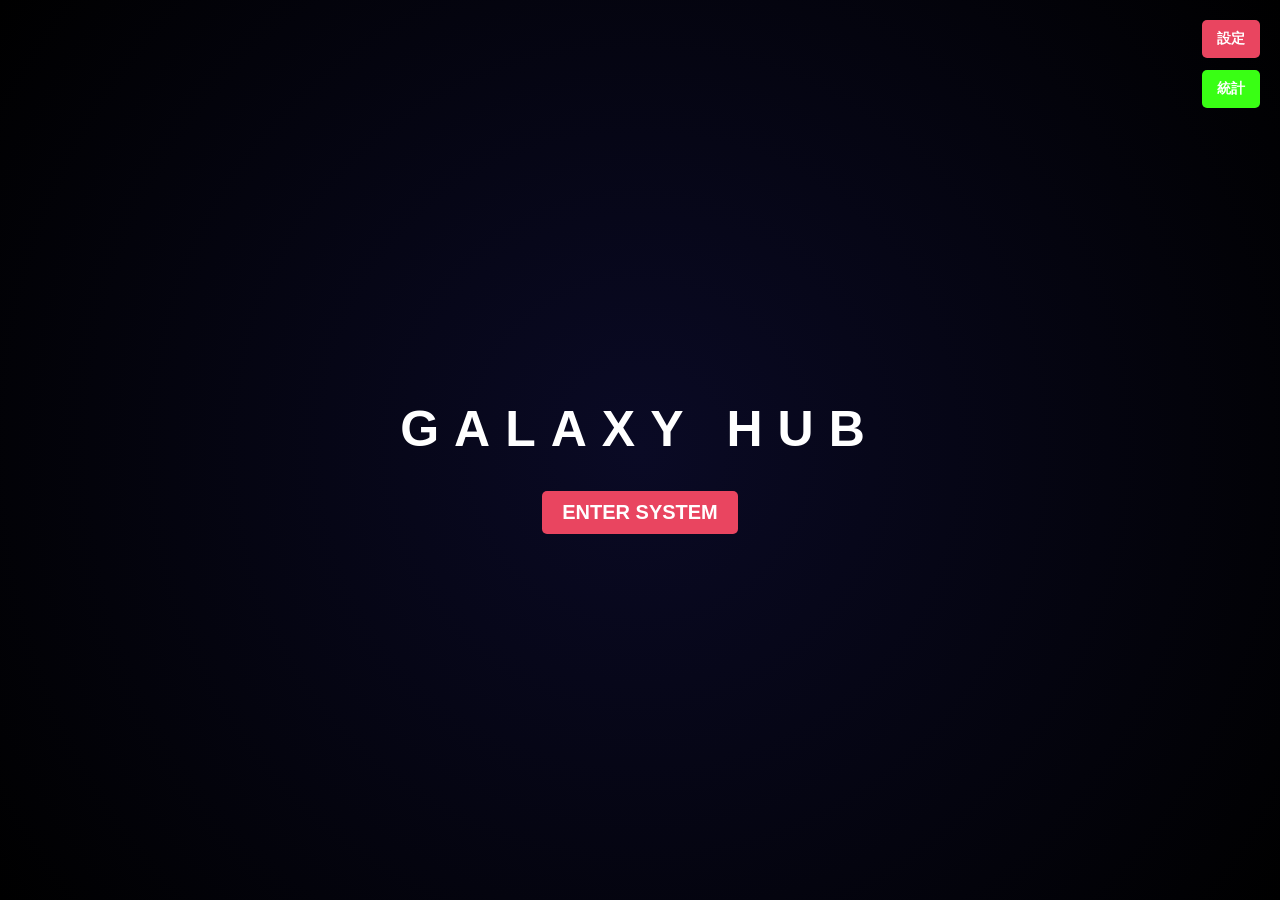
==== commit 5174db6a: "ai" ====
--- a/index.html
+++ b/index.html
@@ -5,7 +5,7 @@
     <title>Galaxy Hub - Auto Return Edition</title>
     <style>
         :root { --bg: #020205; --primary: #00f2ff; }
-        body, html { margin: 0; padding: 0; overflow: hidden; background: var(--bg); font-family: 'Segoe UI', sans-serif; }
+        body, html { margin: 0; padding: 0; overflow: hidden; background: var(--bg); font-family: 'Segoe UI', sans-serif; touch-action: none; }
         
         /* 歡迎介面 */
         #welcomeOverlay {
@@ -14,7 +14,7 @@
         }
 
         .btn { 
-            padding: 15px 50px; font-size: 20px; background: transparent; border: 2px solid var(--primary);
+            padding: 15px 50px; font-size: clamp(16px, 4vw, 20px); background: transparent; border: 2px solid var(--primary);
             color: var(--primary); cursor: pointer; border-radius: 4px; transition: 0.3s; font-weight: bold;
         }
         .btn:hover { background: var(--primary); color: #000; box-shadow: 0 0 30px var(--primary); }
@@ -22,21 +22,202 @@
         #hintUI {
             position: fixed; bottom: 30px; left: 50%; transform: translateX(-50%);
             padding: 12px 40px; background: rgba(0, 0, 0, 0.8); border: 1px solid var(--primary);
-            color: white; font-size: 18px; display: none; z-index: 2000; border-radius: 50px;
+            color: white; font-size: clamp(14px, 3vw, 18px); display: none; z-index: 2000; border-radius: 50px;
+        }
+
+        /* 觸控控制器 - 優化移動設備體驗 */
+        #touchControls {
+            position: fixed; bottom: 25px; left: 25px; z-index: 1500; display: none;
+        }
+        
+        #virtualJoystick {
+            width: 140px; height: 140px; background: rgba(0, 0, 0, 0.7); border: 3px solid var(--primary);
+            border-radius: 50%; position: relative; touch-action: none;
+            box-shadow: 0 0 20px rgba(0, 242, 255, 0.3);
+        }
+        
+        #joystickKnob {
+            width: 60px; height: 60px; background: var(--primary); border-radius: 50%;
+            position: absolute; top: 50%; left: 50%; transform: translate(-50%, -50%);
+            transition: transform 0.1s; pointer-events: none;
+            box-shadow: 0 0 15px rgba(0, 242, 255, 0.5);
+        }
+        
+        #actionButton {
+            position: fixed; bottom: 40px; right: 40px; width: 90px; height: 90px;
+            background: radial-gradient(circle, var(--primary) 0%, rgba(0, 242, 255, 0.4) 100%);
+            border: 3px solid var(--primary); border-radius: 50%; color: #000;
+            font-size: 18px; font-weight: bold; display: none; align-items: center; justify-content: center;
+            z-index: 1500; touch-action: none; cursor: pointer;
+            box-shadow: 0 0 25px rgba(0, 242, 255, 0.4);
+            user-select: none;
+        }
+        
+        #actionButton:active {
+            transform: scale(0.92); box-shadow: 0 0 50px var(--primary);
+            background: radial-gradient(circle, var(--primary) 0%, rgba(0, 242, 255, 0.7) 100%);
+        }
+        
+        /* 觸控控制提示 */
+        .touch-hint {
+            position: fixed;
+            bottom: 180px;
+            left: 50%;
+            transform: translateX(-50%);
+            background: rgba(0, 0, 0, 0.8);
+            color: var(--primary);
+            padding: 12px 25px;
+            border-radius: 25px;
+            font-size: 16px;
+            display: none;
+            z-index: 1499;
+            border: 1px solid var(--primary);
+            text-align: center;
+            max-width: 80%;
+        }
+
+        /* 響應式設計 */
+        @media (max-width: 768px) {
+            #touchControls, #actionButton { display: block; }
+            #hintUI { bottom: 120px; font-size: 14px; padding: 10px 20px; }
+        }
+        
+        @media (hover: none) {
+            #touchControls, #actionButton { display: block; }
+            #hintUI { bottom: 120px; }
         }
     </style>
 </head>
 <body>
 
 <div id="welcomeOverlay">
-    <h1 style="color: white; font-size: 50px; letter-spacing: 15px;">GALAXY HUB</h1>
+    <h1 style="color: white; font-size: clamp(30px, 8vw, 50px); letter-spacing: clamp(5px, 2vw, 15px);">GALAXY HUB</h1>
     <button class="btn" onclick="initGame()">ENTER SYSTEM</button>
 </div>
 
-<div id="hintUI">PRESS <b style="color:var(--primary)">[SPACE]</b> TO ENTER <span id="gameName"></span></div>
+<div id="hintUI">PRESS <b style="color:var(--primary)" id="actionKey">[SPACE]</b> TO ENTER <span id="gameName"></span></div>
 <canvas id="gameCanvas"></canvas>
 
+<!-- 觸控控制器 -->
+<div id="touchControls">
+    <div id="virtualJoystick">
+        <div id="joystickKnob"></div>
+    </div>
+</div>
+<div id="actionButton">SPACE</div>
+
+<!-- 觸控控制提示 -->
+<div class="touch-hint" id="touchHint">使用搖桿移動，點擊右側按鈕互動</div>
+
+<!-- 音效控制面板 -->
+<div id="audioControls" style="position: fixed; top: 20px; right: 20px; z-index: 2000; display: none;">
+    <div style="background: rgba(0, 0, 0, 0.8); padding: 15px; border-radius: 10px; border: 2px solid var(--primary); min-width: 200px;">
+        <h3 style="color: var(--primary); margin-top: 0; margin-bottom: 15px;">音效設定</h3>
+        <div style="margin-bottom: 10px;">
+            <label style="color: white; display: flex; align-items: center; justify-content: space-between;">
+                <span>音效音量</span>
+                <input type="range" id="sfxVolume" min="0" max="100" value="70" style="width: 100px;">
+            </label>
+        </div>
+        <div style="margin-bottom: 15px;">
+            <label style="color: white; display: flex; align-items: center; justify-content: space-between;">
+                <span>背景音樂</span>
+                <input type="checkbox" id="bgmToggle" checked>
+            </label>
+        </div>
+        <button class="btn" onclick="closeAudioControls()" style="width: 100%; padding: 8px; font-size: 14px;">關閉</button>
+    </div>
+</div>
+
+<!-- 設置按鈕 -->
+<button id="settingsBtn" class="btn" style="position: fixed; top: 20px; right: 20px; z-index: 1999; padding: 10px 15px; font-size: 14px;" onclick="toggleAudioControls()">設定</button>
+
+<!-- 統計按鈕 -->
+<button id="statsBtn" class="btn" style="position: fixed; top: 70px; right: 20px; z-index: 1999; padding: 10px 15px; font-size: 14px; background: #39ff14;" onclick="showGameStats()">統計</button>
+ 
+<!-- 引入共用工具庫 -->
+<script src="common.js"></script>
+
 <script>
+    // 音效控制功能
+    function toggleAudioControls() {
+        const controls = document.getElementById('audioControls');
+        const btn = document.getElementById('settingsBtn');
+        if (controls.style.display === 'block') {
+            controls.style.display = 'none';
+            btn.textContent = '設定';
+        } else {
+            controls.style.display = 'block';
+            btn.textContent = '關閉設定';
+            loadAudioSettings();
+        }
+    }
+    
+    function closeAudioControls() {
+        document.getElementById('audioControls').style.display = 'none';
+        document.getElementById('settingsBtn').textContent = '設定';
+        saveAudioSettings();
+    }
+    
+    function loadAudioSettings() {
+        const sfxVolume = localStorage.getItem('sfxVolume') || 70;
+        const bgmEnabled = localStorage.getItem('bgmEnabled') !== 'false'; // 默認開啟
+        
+        document.getElementById('sfxVolume').value = sfxVolume;
+        document.getElementById('bgmToggle').checked = bgmEnabled;
+    }
+    
+    function saveAudioSettings() {
+        const sfxVolume = document.getElementById('sfxVolume').value;
+        const bgmEnabled = document.getElementById('bgmToggle').checked;
+        
+        localStorage.setItem('sfxVolume', sfxVolume);
+        localStorage.setItem('bgmEnabled', bgmEnabled);
+        
+        // 應用設置到當前遊戲
+        applyAudioSettings();
+    }
+    
+    function applyAudioSettings() {
+        const sfxVolume = parseInt(localStorage.getItem('sfxVolume') || 70) / 100;
+        const bgmEnabled = localStorage.getItem('bgmEnabled') !== 'false';
+        
+        // 這裡可以將設置應用到遊戲音效
+        if (window.audioContext) {
+            // 如果有 audioContext，可以調整音量
+            console.log('音效設置已應用:', { sfxVolume, bgmEnabled });
+        }
+    }
+    
+    // 顯示遊戲統計
+    function showGameStats() {
+        if (typeof GameStats !== 'undefined') {
+            GameStats.showStatsPanel();
+        } else {
+            alert('統計功能尚未載入');
+        }
+    }
+    
+    // 全局錯誤處理
+    window.addEventListener('error', function(e) {
+        console.error('遊戲錯誤:', e.error);
+        // 可選：顯示用戶友好的錯誤訊息
+        const errorMsg = `遊戲發生錯誤: ${e.message}`;
+        if (document.getElementById('hintUI')) {
+            document.getElementById('hintUI').innerText = errorMsg;
+            document.getElementById('hintUI').style.display = 'block';
+            document.getElementById('hintUI').style.backgroundColor = 'rgba(255, 0, 0, 0.8)';
+            setTimeout(() => {
+                document.getElementById('hintUI').style.display = 'none';
+            }, 5000);
+        }
+    });
+
+    // 未捕獲的 Promise 錯誤
+    window.addEventListener('unhandledrejection', function(e) {
+        console.error('未處理的 Promise 錯誤:', e.reason);
+    });
+
     const canvas = document.getElementById('gameCanvas');
     const ctx = canvas.getContext('2d');
     const hintUI = document.getElementById('hintUI');
@@ -47,6 +228,46 @@
     let npcs = [];
     let running = false;
     let frameCount = 0;
+    
+    // 觸控控制變數
+    let touchInput = { x: 0, y: 0, active: false };
+    let joystickActive = false;
+    let isMobile = /Android|webOS|iPhone|iPad|iPod|BlackBerry|IEMobile|Opera Mini/i.test(navigator.userAgent) || window.innerWidth <= 768;
+    
+    // 粒子特效系統
+    let particles = [];
+    let lastPlayerPos = { x: 0, y: 0 };
+    let lastMoveTime = 0;
+    
+    // 音效系統
+    let audioContext = null;
+    let lastMoveSound = 0;
+    let nearGateSound = false;
+    
+    function initAudio() {
+        if (!audioContext) {
+            audioContext = new (window.AudioContext || window.webkitAudioContext)();
+        }
+    }
+    
+    function playSound(frequency, duration, type = 'sine') {
+        if (!audioContext) return;
+        
+        const oscillator = audioContext.createOscillator();
+        const gainNode = audioContext.createGain();
+        
+        oscillator.connect(gainNode);
+        gainNode.connect(audioContext.destination);
+        
+        oscillator.type = type;
+        oscillator.frequency.setValueAtTime(frequency, audioContext.currentTime);
+        
+        gainNode.gain.setValueAtTime(0.1, audioContext.currentTime);
+        gainNode.gain.exponentialRampToValueAtTime(0.01, audioContext.currentTime + duration);
+        
+        oscillator.start(audioContext.currentTime);
+        oscillator.stop(audioContext.currentTime + duration);
+    }
 
     const gateData = [
         { name: "NEON FIGHTER", row: "top", color: "#00f2ff", file: "game1.html" },
@@ -65,23 +286,93 @@
         lamps: [{x:0.1, y:0.5}, {x:0.9, y:0.5}]
     };
 
+    // 粒子特效函數
+    function createParticle(x, y, color = '#00f2ff') {
+        return {
+            x, y, 
+            vx: (Math.random() - 0.5) * 2, 
+            vy: (Math.random() - 0.5) * 2, 
+            life: 1.0, 
+            maxLife: 1.0, 
+            size: Math.random() * 3 + 2, 
+            color
+        };
+    }
+
+    function updateParticles() {
+        particles = particles.filter(p => {
+            p.x += p.vx;
+            p.y += p.vy;
+            p.life -= 0.02;
+            p.vx *= 0.98;
+            p.vy *= 0.98;
+            return p.life > 0;
+        });
+    }
+
+    function drawParticles() {
+        particles.forEach(p => {
+            const alpha = p.life / p.maxLife;
+            ctx.fillStyle = p.color + Math.floor(alpha * 255).toString(16).padStart(2, '0');
+            ctx.beginPath();
+            ctx.arc(p.x, p.y, p.size * alpha, 0, Math.PI * 2);
+            ctx.fill();
+        });
+    }
+
     function resize() {
         canvas.width = window.innerWidth;
         canvas.height = window.innerHeight;
         gates = [];
-        const margin = canvas.width * 0.15;
+        
+        // 響應式邊距和間距
+        const margin = Math.max(canvas.width * 0.1, 50);
         const spacing = (canvas.width - margin * 2) / 3;
+        const gateWidth = Math.min(130, spacing * 0.8);
+        const gateHeight = Math.min(140, canvas.height * 0.2);
+        
         gateData.forEach((g, i) => {
             const col = i % 4;
-            const y = g.row === "top" ? 60 : canvas.height - 220;
-            gates.push({ ...g, x: margin + col * spacing - 65, y, w: 130, h: 140 });
-        });
+            const y = g.row === "top" ? 60 : canvas.height - gateHeight - 60;
+            gates.push({ 
+                ...g, 
+                x: margin + col * spacing - gateWidth/2, 
+                y, 
+                w: gateWidth, 
+                h: gateHeight 
+            });
+        });
+        
+        // 調整觸控控制位置
+        if (isMobile) {
+            document.getElementById('touchControls').style.display = 'block';
+            document.getElementById('actionButton').style.display = 'flex';
+            // 顯示觸控提示
+            const touchHint = document.getElementById('touchHint');
+            touchHint.style.display = 'block';
+            // 5秒後自動隱藏提示
+            setTimeout(() => {
+                touchHint.style.display = 'none';
+            }, 5000);
+        }
     }
 
     // --- 核心改動：啟動邏輯 ---
     function initGame() {
         document.getElementById('welcomeOverlay').style.display = 'none';
         resize();
+        
+        // 初始化音效系統
+        initAudio();
+        
+        // 更新提示文字
+        const actionKey = document.getElementById('actionKey');
+        if (isMobile) {
+            actionKey.textContent = '[ACTION]';
+        } else {
+            actionKey.textContent = '[SPACE]';
+        }
+        
         if(npcs.length === 0) {
             for(let i=0; i<7; i++) {
                 npcs.push({ 
@@ -94,6 +385,9 @@
         }
         player.x = canvas.width/2; player.y = canvas.height/2;
         running = true;
+        
+        // 啟動音效
+        playSound(440, 0.2, 'sine');
         loop();
     }
 
@@ -103,9 +397,94 @@
             initGame(); // 如果是從遊戲返回，直接啟動大廳
         }
     };
+    
+    // 處理螢幕旋轉和尺寸變化
+    window.addEventListener('resize', () => {
+        if (running) {
+            resize();
+        }
+    });
 
     window.addEventListener('keydown', e => keys[e.code] = true);
     window.addEventListener('keyup', e => keys[e.code] = false);
+    
+    // 觸控事件處理
+    function setupTouchControls() {
+        const joystick = document.getElementById('virtualJoystick');
+        const knob = document.getElementById('joystickKnob');
+        const actionBtn = document.getElementById('actionButton');
+        
+        // 虛擬搖桿控制
+        function handleJoystickStart(e) {
+            e.preventDefault();
+            joystickActive = true;
+            touchInput.active = true;
+        }
+        
+        function handleJoystickMove(e) {
+            if (!joystickActive) return;
+            e.preventDefault();
+            
+            const touch = e.touches[0];
+            const rect = joystick.getBoundingClientRect();
+            const centerX = rect.left + rect.width / 2;
+            const centerY = rect.top + rect.height / 2;
+            
+            let x = touch.clientX - centerX;
+            let y = touch.clientY - centerY;
+            
+            // 限制搖桿移動範圍
+            const maxDist = rect.width / 2 - 25;
+            const dist = Math.hypot(x, y);
+            if (dist > maxDist) {
+                x = (x / dist) * maxDist;
+                y = (y / dist) * maxDist;
+            }
+            
+            // 更新搖桿視覺位置
+            knob.style.transform = `translate(${x - 25}px, ${y - 25}px)`;
+            
+            // 更新輸入值
+            touchInput.x = x / maxDist;
+            touchInput.y = y / maxDist;
+        }
+        
+        function handleJoystickEnd(e) {
+            e.preventDefault();
+            joystickActive = false;
+            touchInput.active = false;
+            touchInput.x = 0;
+            touchInput.y = 0;
+            knob.style.transform = 'translate(-50%, -50%)';
+        }
+        
+        // 搖桿事件監聽
+        joystick.addEventListener('touchstart', handleJoystickStart);
+        joystick.addEventListener('touchmove', handleJoystickMove);
+        joystick.addEventListener('touchend', handleJoystickEnd);
+        joystick.addEventListener('mousedown', handleJoystickStart);
+        document.addEventListener('mousemove', handleJoystickMove);
+        document.addEventListener('mouseup', handleJoystickEnd);
+        
+        // 動作按鈕
+        actionBtn.addEventListener('touchstart', (e) => {
+            e.preventDefault();
+            keys['Space'] = true;
+        });
+        
+        actionBtn.addEventListener('touchend', (e) => {
+            e.preventDefault();
+            keys['Space'] = false;
+        });
+        
+        actionBtn.addEventListener('mousedown', () => keys['Space'] = true);
+        actionBtn.addEventListener('mouseup', () => keys['Space'] = false);
+    }
+    
+    // 初始化觸控控制
+    if (isMobile) {
+        setupTouchControls();
+    }
 
     function drawCharacter(char) {
         const { x, y, color, anim, dir } = char;
@@ -135,20 +514,60 @@
     function update() {
         frameCount++;
         let nx = player.x, ny = player.y;
-        if(keys['ArrowUp'] || keys['KeyW']) ny -= player.speed;
-        if(keys['ArrowDown'] || keys['KeyS']) ny += player.speed;
-        if(keys['ArrowLeft'] || keys['KeyA']) { nx -= player.speed; player.dir = -1; }
-        if(keys['ArrowRight'] || keys['KeyD']) { nx += player.speed; player.dir = 1; }
+        let isMoving = false;
+        
+        // 鍵盤輸入
+        if(keys['ArrowUp'] || keys['KeyW']) { ny -= player.speed; isMoving = true; }
+        if(keys['ArrowDown'] || keys['KeyS']) { ny += player.speed; isMoving = true; }
+        if(keys['ArrowLeft'] || keys['KeyA']) { nx -= player.speed; player.dir = -1; isMoving = true; }
+        if(keys['ArrowRight'] || keys['KeyD']) { nx += player.speed; player.dir = 1; isMoving = true; }
+        
+        // 觸控輸入
+        if (touchInput.active) {
+            nx += touchInput.x * player.speed;
+            ny += touchInput.y * player.speed;
+            if (touchInput.x < -0.3) player.dir = -1;
+            else if (touchInput.x > 0.3) player.dir = 1;
+            isMoving = true;
+        }
 
         player.x = Math.max(20, Math.min(canvas.width-20, nx));
         player.y = Math.max(20, Math.min(canvas.height-20, ny));
 
-        let curG = gates.find(g => player.x > g.x && player.x < g.x+130 && player.y > g.y && player.y < g.y+140);
+        // 生成移動粒子軌跡
+        if (isMoving && frameCount % 2 === 0) {
+            particles.push(createParticle(
+                player.x + (Math.random() - 0.5) * 20, 
+                player.y + 20, 
+                player.color
+            ));
+            
+            // 移動音效（節流）
+            if (frameCount - lastMoveSound > 15) {
+                playSound(200 + Math.random() * 100, 0.05, 'square');
+                lastMoveSound = frameCount;
+            }
+        }
+
+        let curG = gates.find(g => player.x > g.x && player.x < g.x+g.w && player.y > g.y && player.y < g.y+g.h);
         if(curG) {
             hintUI.style.display = 'block';
             nameLabel.innerText = curG.name;
+            
+            // 靠近門框的音效
+            if (!nearGateSound) {
+                playSound(440, 0.1, 'sine');
+                nearGateSound = true;
+            }
+            
             if(keys['Space']) window.location.href = curG.file; // 跳轉到外部遊戲
-        } else { hintUI.style.display = 'none'; }
+        } else { 
+            hintUI.style.display = 'none';
+            nearGateSound = false;
+        }
+
+        // 更新粒子
+        updateParticles();
 
         npcs.forEach(n => {
             let dx = n.tx - n.x, dy = n.ty - n.y, dist = Math.hypot(dx, dy);
@@ -167,15 +586,30 @@
         for(let x=0; x<canvas.width; x+=80) { ctx.beginPath(); ctx.moveTo(x,0); ctx.lineTo(x,canvas.height); ctx.stroke(); }
         for(let y=0; y<canvas.height; y+=80) { ctx.beginPath(); ctx.moveTo(0,y); ctx.lineTo(canvas.width,y); ctx.stroke(); }
 
+        // 繪製門框（帶脈動效果）
         gates.forEach(g => {
+            const pulse = Math.sin(frameCount * 0.05 + gates.indexOf(g)) * 0.3 + 0.7;
             ctx.fillStyle = '#000'; ctx.fillRect(g.x, g.y, g.w, g.h);
             ctx.fillStyle = '#fff'; ctx.font = '12px Arial'; ctx.textAlign = 'center';
-            ctx.fillText(g.name, g.x + 65, g.row==='top'?g.y+165:g.y-20);
-        });
+            ctx.fillText(g.name, g.x + g.w/2, g.row==='top'?g.y+g.h+20:g.y-10);
+            
+            // 脈動光效
+            ctx.strokeStyle = g.color; 
+            ctx.lineWidth = 10; 
+            ctx.shadowBlur = 15 + pulse * 10; 
+            ctx.shadowColor = g.color;
+            ctx.globalAlpha = pulse;
+            ctx.strokeRect(g.x, g.y, g.w, g.h);
+            ctx.globalAlpha = 1;
+            ctx.shadowBlur = 0;
+        });
+
+        // 繪製粒子特效
+        drawParticles();
 
         let entities = [...npcs, player].sort((a, b) => a.y - b.y);
         entities.forEach(ent => {
-            if(!gates.some(g => ent.x > g.x && ent.x < g.x+130 && ent.y > g.y && ent.y < g.y+140)) {
+            if(!gates.some(g => ent.x > g.x && ent.x < g.x+g.w && ent.y > g.y && ent.y < g.y+g.h)) {
                 drawCharacter(ent);
             }
         });
@@ -186,11 +620,6 @@
             ctx.beginPath(); ctx.arc(x, y, 65, 0, Math.PI*2); ctx.fill();
             ctx.beginPath(); ctx.arc(x, y-40, 50, 0, Math.PI*2); ctx.fill(); ctx.shadowBlur=0;
         });
-
-        gates.forEach(g => {
-            ctx.strokeStyle = g.color; ctx.lineWidth = 10; ctx.shadowBlur = 15; ctx.shadowColor = g.color;
-            ctx.strokeRect(g.x, g.y, 130, 140); ctx.shadowBlur = 0;
-        });
     }
 
     function loop() {
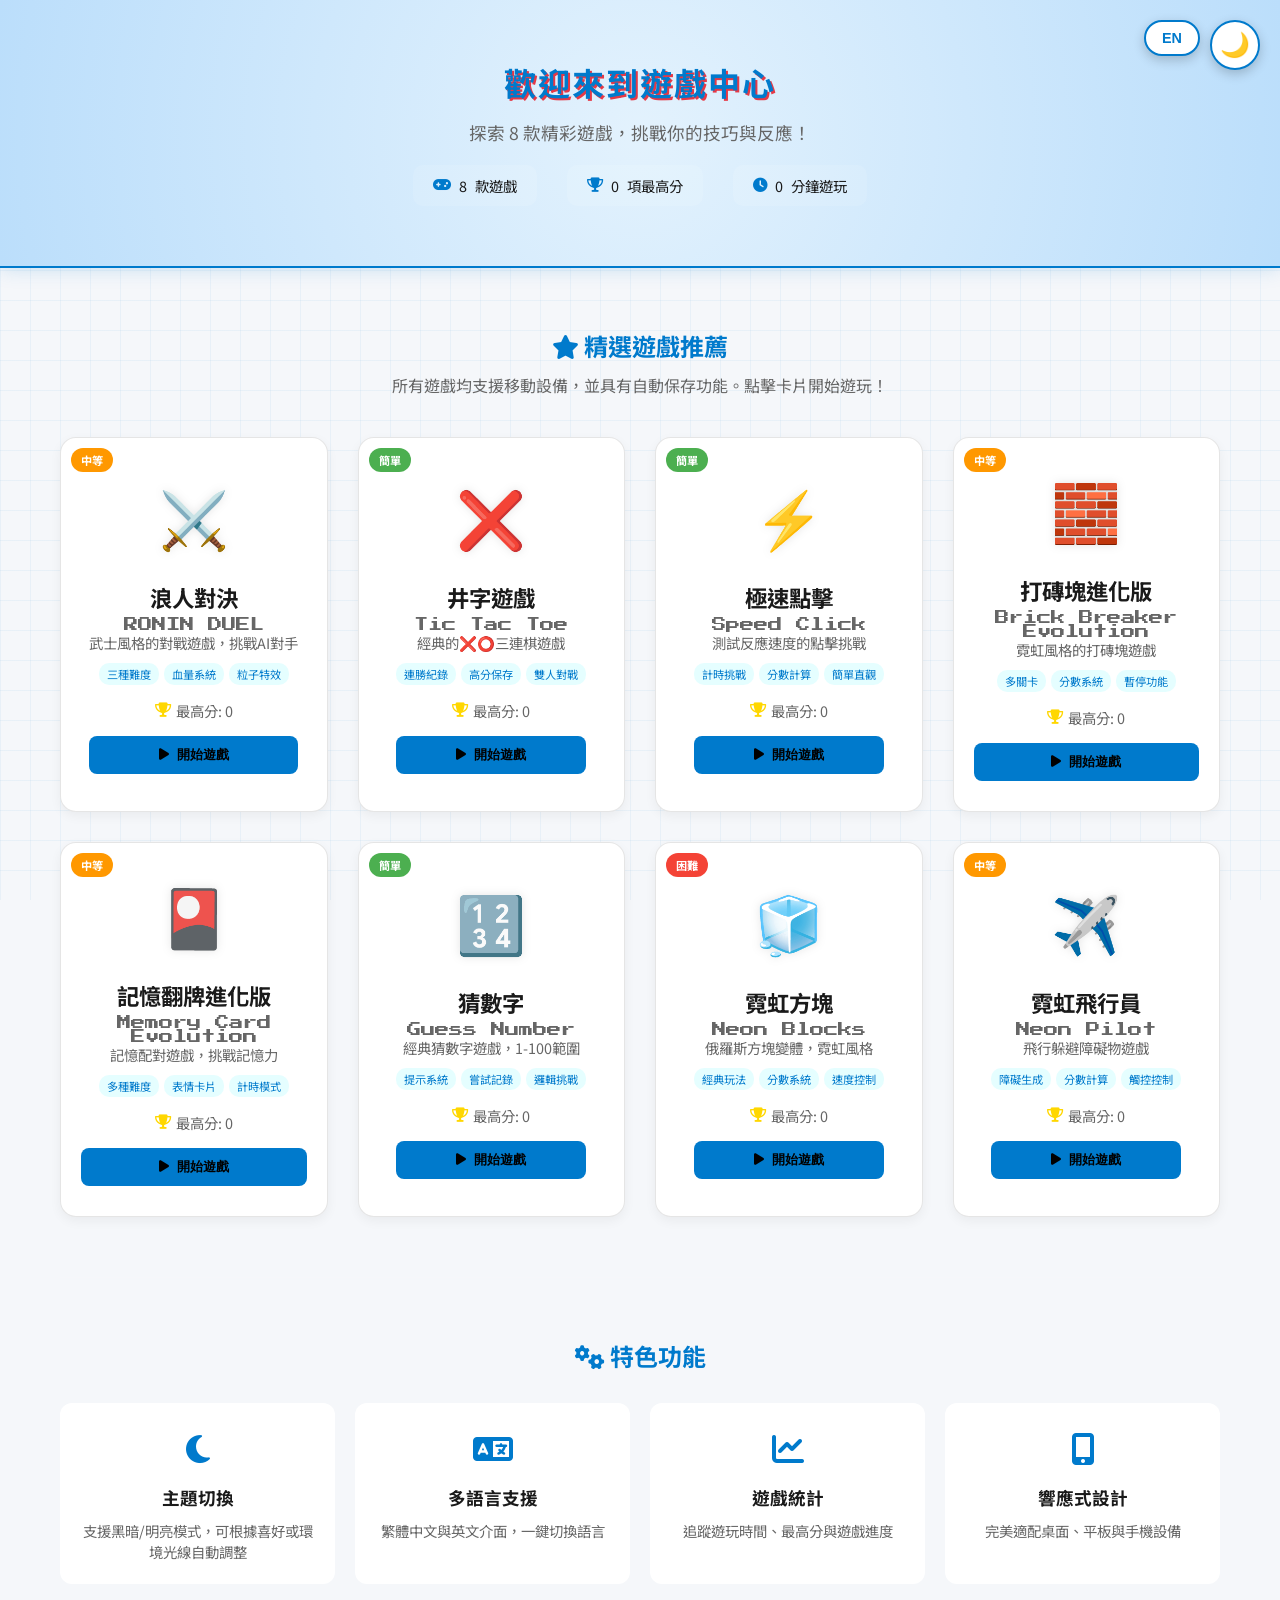
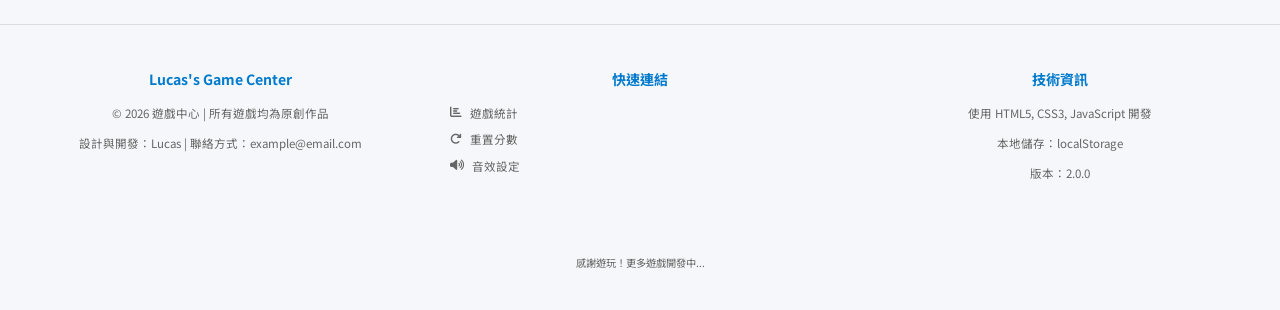
==== commit 2780ddc3: "木竹土火木" ====
--- a/index.html
+++ b/index.html
@@ -2,633 +2,599 @@
 <html lang="zh-HK">
 <head>
     <meta charset="UTF-8">
-    <title>Galaxy Hub - Auto Return Edition</title>
+    <meta name="viewport" content="width=device-width, initial-scale=1.0">
+    <title>Lucas's Game Center - 遊戲中心</title>
+    <link rel="stylesheet" href="style.css">
+    <link rel="preconnect" href="https://fonts.googleapis.com">
+    <link rel="preconnect" href="https://fonts.gstatic.com" crossorigin>
+    <link href="https://fonts.googleapis.com/css2?family=Noto+Sans+TC:wght@300;400;500;700&family=Press+Start+2P&display=swap" rel="stylesheet">
+    <link rel="stylesheet" href="https://cdnjs.cloudflare.com/ajax/libs/font-awesome/6.4.0/css/all.min.css">
+</head>
+<body>
+    <!-- 背景裝飾 -->
+    <div class="bg-overlay"></div>
+
+    <!-- 主題切換按鈕 -->
+    <button id="themeToggle" class="theme-toggle" onclick="ThemeManager.toggleTheme()" title="切換主題">
+        🌙
+    </button>
+
+    <!-- 語言切換按鈕 -->
+    <button id="languageToggle" class="language-toggle" onclick="LanguageManager.toggleLanguage()" title="切換語言">
+        中文
+    </button>
+
+    <!-- 頁首 -->
+    <header>
+        <h1 data-i18n="welcome">歡迎來到遊戲中心</h1>
+        <p class="subtitle">探索 8 款精彩遊戲，挑戰你的技巧與反應！</p>
+        <div class="header-stats">
+            <span class="stat-item"><i class="fas fa-gamepad"></i> <span id="totalGames">8</span> 款遊戲</span>
+            <span class="stat-item"><i class="fas fa-trophy"></i> <span id="totalHighScores">0</span> 項最高分</span>
+            <span class="stat-item"><i class="fas fa-clock"></i> <span id="totalPlayTime">0</span> 分鐘遊玩</span>
+        </div>
+    </header>
+
+    <!-- 主要內容 -->
+    <main class="container">
+        <div class="intro-section">
+            <h2><i class="fas fa-star"></i> 精選遊戲推薦</h2>
+            <p>所有遊戲均支援移動設備，並具有自動保存功能。點擊卡片開始遊玩！</p>
+        </div>
+
+        <!-- 遊戲卡片網格 -->
+        <div class="game-grid" id="gameGrid">
+            <!-- 遊戲卡片將由 JavaScript 動態生成 -->
+        </div>
+
+        <!-- 功能介紹 -->
+        <div class="features-section">
+            <h2><i class="fas fa-cogs"></i> 特色功能</h2>
+            <div class="features-grid">
+                <div class="feature-card">
+                    <div class="feature-icon">
+                        <i class="fas fa-moon"></i>
+                    </div>
+                    <h3>主題切換</h3>
+                    <p>支援黑暗/明亮模式，可根據喜好或環境光線自動調整</p>
+                </div>
+                <div class="feature-card">
+                    <div class="feature-icon">
+                        <i class="fas fa-language"></i>
+                    </div>
+                    <h3>多語言支援</h3>
+                    <p>繁體中文與英文介面，一鍵切換語言</p>
+                </div>
+                <div class="feature-card">
+                    <div class="feature-icon">
+                        <i class="fas fa-chart-line"></i>
+                    </div>
+                    <h3>遊戲統計</h3>
+                    <p>追蹤遊玩時間、最高分與遊戲進度</p>
+                </div>
+                <div class="feature-card">
+                    <div class="feature-icon">
+                        <i class="fas fa-mobile-alt"></i>
+                    </div>
+                    <h3>響應式設計</h3>
+                    <p>完美適配桌面、平板與手機設備</p>
+                </div>
+            </div>
+        </div>
+    </main>
+
+    <!-- 頁尾 -->
+    <footer>
+        <div class="footer-content">
+            <div class="footer-section">
+                <h3>Lucas's Game Center</h3>
+                <p>© 2026 遊戲中心 | 所有遊戲均為原創作品</p>
+                <p>設計與開發：Lucas | 聯絡方式：example@email.com</p>
+            </div>
+            <div class="footer-section">
+                <h3>快速連結</h3>
+                <ul>
+                    <li><a href="#" onclick="showGameStats()"><i class="fas fa-chart-bar"></i> 遊戲統計</a></li>
+                    <li><a href="#" onclick="resetAllScores()"><i class="fas fa-redo"></i> 重置分數</a></li>
+                    <li><a href="#" onclick="toggleAudioSettings()"><i class="fas fa-volume-up"></i> 音效設定</a></li>
+                </ul>
+            </div>
+            <div class="footer-section">
+                <h3>技術資訊</h3>
+                <p>使用 HTML5, CSS3, JavaScript 開發</p>
+                <p>本地儲存：localStorage</p>
+                <p>版本：2.0.0</p>
+            </div>
+        </div>
+        <div class="footer-bottom">
+            <p>感謝遊玩！更多遊戲開發中...</p>
+        </div>
+    </footer>
+
+    <!-- 引入共用工具庫 -->
+    <script src="common.js"></script>
+
+    <!-- 主頁面 JavaScript -->
+    <script>
+        // 遊戲數據
+        const games = [
+            {
+                id: 1,
+                name: "浪人對決",
+                englishName: "RONIN DUEL",
+                file: "game1.html",
+                icon: "⚔️",
+                difficulty: "medium",
+                color: "#00f2ff",
+                description: "武士風格的對戰遊戲，挑戰AI對手",
+                features: ["三種難度", "血量系統", "粒子特效"]
+            },
+            {
+                id: 2,
+                name: "井字遊戲",
+                englishName: "Tic Tac Toe",
+                file: "game2.html",
+                icon: "❌",
+                difficulty: "easy",
+                color: "#ff0077",
+                description: "經典的❌⭕三連棋遊戲",
+                features: ["連勝紀錄", "高分保存", "雙人對戰"]
+            },
+            {
+                id: 3,
+                name: "極速點擊",
+                englishName: "Speed Click",
+                file: "game3.html",
+                icon: "⚡",
+                difficulty: "easy",
+                color: "#7000ff",
+                description: "測試反應速度的點擊挑戰",
+                features: ["計時挑戰", "分數計算", "簡單直觀"]
+            },
+            {
+                id: 4,
+                name: "打磚塊進化版",
+                englishName: "Brick Breaker Evolution",
+                file: "game4.html",
+                icon: "🧱",
+                difficulty: "medium",
+                color: "#39ff14",
+                description: "霓虹風格的打磚塊遊戲",
+                features: ["多關卡", "分數系統", "暫停功能"]
+            },
+            {
+                id: 5,
+                name: "記憶翻牌進化版",
+                englishName: "Memory Card Evolution",
+                file: "game5.html",
+                icon: "🎴",
+                difficulty: "medium",
+                color: "#ffd700",
+                description: "記憶配對遊戲，挑戰記憶力",
+                features: ["多種難度", "表情卡片", "計時模式"]
+            },
+            {
+                id: 6,
+                name: "猜數字",
+                englishName: "Guess Number",
+                file: "game6.html",
+                icon: "🔢",
+                difficulty: "easy",
+                color: "#00f2ff",
+                description: "經典猜數字遊戲，1-100範圍",
+                features: ["提示系統", "嘗試記錄", "邏輯挑戰"]
+            },
+            {
+                id: 7,
+                name: "霓虹方塊",
+                englishName: "Neon Blocks",
+                file: "game7.html",
+                icon: "🧊",
+                difficulty: "hard",
+                color: "#ff0077",
+                description: "俄羅斯方塊變體，霓虹風格",
+                features: ["經典玩法", "分數系統", "速度控制"]
+            },
+            {
+                id: 8,
+                name: "霓虹飛行員",
+                englishName: "Neon Pilot",
+                file: "game8.html",
+                icon: "✈️",
+                difficulty: "medium",
+                color: "#7000ff",
+                description: "飛行躲避障礙物遊戲",
+                features: ["障礙生成", "分數計算", "觸控控制"]
+            }
+        ];
+
+        // 難度標籤文字
+        const difficultyLabels = {
+            easy: "簡單",
+            medium: "中等",
+            hard: "困難"
+        };
+
+        // 難度顏色
+        const difficultyColors = {
+            easy: "#4CAF50",
+            medium: "#FF9800",
+            hard: "#F44336"
+        };
+
+        // 初始化頁面
+        document.addEventListener('DOMContentLoaded', function() {
+            renderGameCards();
+            updateStats();
+            setupEventListeners();
+        });
+
+        // 渲染遊戲卡片
+        function renderGameCards() {
+            const gameGrid = document.getElementById('gameGrid');
+            gameGrid.innerHTML = '';
+
+            games.forEach(game => {
+                const highScore = GameUtils.getHighScore(game.englishName);
+                const card = document.createElement('div');
+                card.className = 'game-card';
+                card.innerHTML = `
+                    <div class="game-badge ${game.difficulty}" style="background-color: ${difficultyColors[game.difficulty]}">
+                        ${difficultyLabels[game.difficulty]}
+                    </div>
+                    <div class="icon-wrapper" style="color: ${game.color}">
+                        ${game.icon}
+                    </div>
+                    <div class="card-content">
+                        <h3>${game.name}</h3>
+                        <p class="game-english">${game.englishName}</p>
+                        <p class="game-description">${game.description}</p>
+                        <div class="game-features">
+                            ${game.features.map(feature => `<span class="feature-tag">${feature}</span>`).join('')}
+                        </div>
+                        <div class="game-stats">
+                            <div class="high-score">
+                                <i class="fas fa-trophy"></i>
+                                <span>最高分: ${highScore}</span>
+                            </div>
+                        </div>
+                        <button class="play-btn" onclick="playGame('${game.file}')">
+                            <i class="fas fa-play"></i> 開始遊戲
+                        </button>
+                    </div>
+                `;
+                gameGrid.appendChild(card);
+            });
+        }
+
+        // 更新統計數據
+        function updateStats() {
+            // 計算總最高分數量
+            let totalHighScores = 0;
+            games.forEach(game => {
+                if (GameUtils.getHighScore(game.englishName) > 0) {
+                    totalHighScores++;
+                }
+            });
+            document.getElementById('totalHighScores').textContent = totalHighScores;
+
+            // 計算總遊玩時間（從遊戲統計）
+            const stats = GameStats.getStats('all');
+            let totalPlayTime = 0;
+            Object.values(stats).forEach(gameStats => {
+                totalPlayTime += gameStats.playTime || 0;
+            });
+            const totalMinutes = Math.floor(totalPlayTime / (1000 * 60));
+            document.getElementById('totalPlayTime').textContent = totalMinutes;
+        }
+
+        // 設置事件監聽器
+        function setupEventListeners() {
+            // 主題變化時更新卡片
+            document.addEventListener('themechange', function() {
+                // 主題變化會自動透過 CSS 處理
+                console.log('主題已變更');
+            });
+
+            // 語言變化時更新文字
+            document.addEventListener('languagechange', function() {
+                // 語言變化會由 LanguageManager 自動處理
+                console.log('語言已變更');
+            });
+        }
+
+        // 開始遊戲
+        function playGame(gameFile) {
+            // 記錄遊戲開始
+            const game = games.find(g => g.file === gameFile);
+            if (game) {
+                GameStats.recordGameStart(game.englishName);
+            }
+            
+            // 顯示載入提示
+            GameUtils.showNotification('載入遊戲中...', 'info', 1500);
+            
+            // 跳轉到遊戲頁面
+            setTimeout(() => {
+                window.location.href = gameFile;
+            }, 500);
+        }
+
+        // 顯示遊戲統計
+        function showGameStats() {
+            GameStats.showStatsPanel();
+        }
+
+        // 重置所有分數
+        function resetAllScores() {
+            if (confirm('確定要重置所有遊戲的最高分嗎？此操作無法復原。')) {
+                games.forEach(game => {
+                    localStorage.removeItem(`highscore_${game.englishName}`);
+                });
+                GameUtils.showNotification('所有最高分已重置', 'success');
+                renderGameCards();
+                updateStats();
+            }
+        }
+
+        // 切換音效設定
+        function toggleAudioSettings() {
+            GameUtils.showNotification('音效設定功能開發中...', 'info');
+        }
+
+        // 3D 視圖切換（保留現有功能）
+        function toggle3DView() {
+            GameUtils.showNotification('3D 視圖功能開發中...', 'info');
+        }
+    </script>
+
+    <!-- 額外樣式 -->
     <style>
-        :root { --bg: #020205; --primary: #00f2ff; }
-        body, html { margin: 0; padding: 0; overflow: hidden; background: var(--bg); font-family: 'Segoe UI', sans-serif; touch-action: none; }
-        
-        /* 歡迎介面 */
-        #welcomeOverlay {
-            position: fixed; inset: 0; background: radial-gradient(circle, #0a0a25 0%, #000 100%);
-            display: flex; flex-direction: column; align-items: center; justify-content: center; z-index: 1000;
-        }
-
-        .btn { 
-            padding: 15px 50px; font-size: clamp(16px, 4vw, 20px); background: transparent; border: 2px solid var(--primary);
-            color: var(--primary); cursor: pointer; border-radius: 4px; transition: 0.3s; font-weight: bold;
-        }
-        .btn:hover { background: var(--primary); color: #000; box-shadow: 0 0 30px var(--primary); }
-
-        #hintUI {
-            position: fixed; bottom: 30px; left: 50%; transform: translateX(-50%);
-            padding: 12px 40px; background: rgba(0, 0, 0, 0.8); border: 1px solid var(--primary);
-            color: white; font-size: clamp(14px, 3vw, 18px); display: none; z-index: 2000; border-radius: 50px;
-        }
-
-        /* 觸控控制器 - 優化移動設備體驗 */
-        #touchControls {
-            position: fixed; bottom: 25px; left: 25px; z-index: 1500; display: none;
-        }
-        
-        #virtualJoystick {
-            width: 140px; height: 140px; background: rgba(0, 0, 0, 0.7); border: 3px solid var(--primary);
-            border-radius: 50%; position: relative; touch-action: none;
-            box-shadow: 0 0 20px rgba(0, 242, 255, 0.3);
-        }
-        
-        #joystickKnob {
-            width: 60px; height: 60px; background: var(--primary); border-radius: 50%;
-            position: absolute; top: 50%; left: 50%; transform: translate(-50%, -50%);
-            transition: transform 0.1s; pointer-events: none;
-            box-shadow: 0 0 15px rgba(0, 242, 255, 0.5);
-        }
-        
-        #actionButton {
-            position: fixed; bottom: 40px; right: 40px; width: 90px; height: 90px;
-            background: radial-gradient(circle, var(--primary) 0%, rgba(0, 242, 255, 0.4) 100%);
-            border: 3px solid var(--primary); border-radius: 50%; color: #000;
-            font-size: 18px; font-weight: bold; display: none; align-items: center; justify-content: center;
-            z-index: 1500; touch-action: none; cursor: pointer;
-            box-shadow: 0 0 25px rgba(0, 242, 255, 0.4);
-            user-select: none;
-        }
-        
-        #actionButton:active {
-            transform: scale(0.92); box-shadow: 0 0 50px var(--primary);
-            background: radial-gradient(circle, var(--primary) 0%, rgba(0, 242, 255, 0.7) 100%);
-        }
-        
-        /* 觸控控制提示 */
-        .touch-hint {
-            position: fixed;
-            bottom: 180px;
-            left: 50%;
-            transform: translateX(-50%);
-            background: rgba(0, 0, 0, 0.8);
-            color: var(--primary);
-            padding: 12px 25px;
-            border-radius: 25px;
-            font-size: 16px;
-            display: none;
-            z-index: 1499;
-            border: 1px solid var(--primary);
+        .header-stats {
+            display: flex;
+            justify-content: center;
+            gap: 30px;
+            margin-top: 20px;
+            flex-wrap: wrap;
+        }
+        
+        .stat-item {
+            background: rgba(255, 255, 255, 0.1);
+            padding: 10px 20px;
+            border-radius: 10px;
+            font-size: 0.9em;
+            display: flex;
+            align-items: center;
+            gap: 8px;
+        }
+        
+        .stat-item i {
+            color: var(--primary-color);
+        }
+        
+        .intro-section {
             text-align: center;
-            max-width: 80%;
-        }
-
+            margin-bottom: 40px;
+        }
+        
+        .intro-section h2 {
+            color: var(--primary-color);
+            margin-bottom: 10px;
+        }
+        
+        .intro-section p {
+            color: var(--text-muted);
+            max-width: 600px;
+            margin: 0 auto;
+        }
+        
+        .game-english {
+            font-family: var(--font-retro);
+            font-size: 0.8em;
+            color: var(--primary-color);
+            margin: 5px 0;
+        }
+        
+        .game-badge {
+            position: absolute;
+            top: 10px;
+            left: 10px;
+            padding: 4px 10px;
+            border-radius: 20px;
+            font-size: 0.7em;
+            font-weight: bold;
+            color: white;
+        }
+        
+        .game-features {
+            display: flex;
+            flex-wrap: wrap;
+            gap: 5px;
+            margin: 10px 0;
+            justify-content: center;
+        }
+        
+        .feature-tag {
+            background: rgba(0, 242, 255, 0.1);
+            color: var(--primary-color);
+            padding: 3px 8px;
+            border-radius: 10px;
+            font-size: 0.7em;
+        }
+        
+        .game-stats {
+            margin: 15px 0;
+            display: flex;
+            justify-content: center;
+        }
+        
+        .high-score {
+            display: flex;
+            align-items: center;
+            gap: 5px;
+            color: var(--text-muted);
+            font-size: 0.9em;
+        }
+        
+        .high-score i {
+            color: #ffd700;
+        }
+        
+        .play-btn {
+            background: var(--primary-color);
+            color: #000;
+            border: none;
+            padding: 10px 20px;
+            border-radius: 8px;
+            font-weight: bold;
+            cursor: pointer;
+            transition: all 0.3s ease;
+            display: flex;
+            align-items: center;
+            justify-content: center;
+            gap: 8px;
+            width: 100%;
+            margin-top: 10px;
+        }
+        
+        .play-btn:hover {
+            background: var(--secondary-color);
+            color: white;
+            transform: translateY(-2px);
+            box-shadow: 0 5px 15px rgba(255, 0, 85, 0.3);
+        }
+        
+        .features-section {
+            margin-top: 60px;
+            padding-top: 40px;
+            border-top: 1px solid rgba(255, 255, 255, 0.1);
+        }
+        
+        .features-section h2 {
+            text-align: center;
+            margin-bottom: 30px;
+            color: var(--primary-color);
+        }
+        
+        .features-grid {
+            display: grid;
+            grid-template-columns: repeat(auto-fit, minmax(200px, 1fr));
+            gap: 20px;
+        }
+        
+        .feature-card {
+            background: var(--card-bg);
+            padding: 20px;
+            border-radius: 12px;
+            text-align: center;
+            border: 1px solid rgba(255, 255, 255, 0.1);
+            transition: transform 0.3s ease;
+        }
+        
+        .feature-card:hover {
+            transform: translateY(-5px);
+            border-color: var(--primary-color);
+        }
+        
+        .feature-icon {
+            font-size: 2em;
+            color: var(--primary-color);
+            margin-bottom: 15px;
+        }
+        
+        .feature-card h3 {
+            margin: 10px 0;
+            font-size: 1.1em;
+        }
+        
+        .feature-card p {
+            color: var(--text-muted);
+            font-size: 0.9em;
+            line-height: 1.5;
+            margin: 0;
+        }
+        
+        .footer-content {
+            display: grid;
+            grid-template-columns: repeat(auto-fit, minmax(250px, 1fr));
+            gap: 40px;
+            margin-bottom: 30px;
+        }
+        
+        .footer-section h3 {
+            color: var(--primary-color);
+            margin-bottom: 15px;
+            font-size: 1.1em;
+        }
+        
+        .footer-section p, .footer-section li {
+            color: var(--text-muted);
+            font-size: 0.9em;
+            line-height: 1.6;
+        }
+        
+        .footer-section ul {
+            list-style: none;
+            padding: 0;
+            margin: 0;
+        }
+        
+        .footer-section li {
+            margin-bottom: 8px;
+        }
+        
+        .footer-section a {
+            color: var(--text-muted);
+            text-decoration: none;
+            transition: color 0.3s ease;
+            display: flex;
+            align-items: center;
+            gap: 8px;
+        }
+        
+        .footer-section a:hover {
+            color: var(--primary-color);
+        }
+        
+        .footer-bottom {
+            text-align: center;
+            padding-top: 20px;
+            border-top: 1px solid rgba(255, 255, 255, 0.1);
+            color: var(--text-muted);
+            font-size: 0.8em;
+        }
+        
         /* 響應式設計 */
         @media (max-width: 768px) {
-            #touchControls, #actionButton { display: block; }
-            #hintUI { bottom: 120px; font-size: 14px; padding: 10px 20px; }
-        }
-        
-        @media (hover: none) {
-            #touchControls, #actionButton { display: block; }
-            #hintUI { bottom: 120px; }
+            .header-stats {
+                gap: 15px;
+            }
+            
+            .stat-item {
+                padding: 8px 15px;
+                font-size: 0.8em;
+            }
+            
+            .features-grid {
+                grid-template-columns: 1fr;
+            }
+            
+            .footer-content {
+                grid-template-columns: 1fr;
+                gap: 30px;
+            }
+        }
+        
+        @media (max-width: 480px) {
+            .game-grid {
+                grid-template-columns: 1fr;
+            }
+            
+            .header-stats {
+                flex-direction: column;
+                align-items: center;
+            }
         }
     </style>
-</head>
-<body>
-
-<div id="welcomeOverlay">
-    <h1 style="color: white; font-size: clamp(30px, 8vw, 50px); letter-spacing: clamp(5px, 2vw, 15px);">GALAXY HUB</h1>
-    <button class="btn" onclick="initGame()">ENTER SYSTEM</button>
-</div>
-
-<div id="hintUI">PRESS <b style="color:var(--primary)" id="actionKey">[SPACE]</b> TO ENTER <span id="gameName"></span></div>
-<canvas id="gameCanvas"></canvas>
-
-<!-- 觸控控制器 -->
-<div id="touchControls">
-    <div id="virtualJoystick">
-        <div id="joystickKnob"></div>
-    </div>
-</div>
-<div id="actionButton">SPACE</div>
-
-<!-- 觸控控制提示 -->
-<div class="touch-hint" id="touchHint">使用搖桿移動，點擊右側按鈕互動</div>
-
-<!-- 音效控制面板 -->
-<div id="audioControls" style="position: fixed; top: 20px; right: 20px; z-index: 2000; display: none;">
-    <div style="background: rgba(0, 0, 0, 0.8); padding: 15px; border-radius: 10px; border: 2px solid var(--primary); min-width: 200px;">
-        <h3 style="color: var(--primary); margin-top: 0; margin-bottom: 15px;">音效設定</h3>
-        <div style="margin-bottom: 10px;">
-            <label style="color: white; display: flex; align-items: center; justify-content: space-between;">
-                <span>音效音量</span>
-                <input type="range" id="sfxVolume" min="0" max="100" value="70" style="width: 100px;">
-            </label>
-        </div>
-        <div style="margin-bottom: 15px;">
-            <label style="color: white; display: flex; align-items: center; justify-content: space-between;">
-                <span>背景音樂</span>
-                <input type="checkbox" id="bgmToggle" checked>
-            </label>
-        </div>
-        <button class="btn" onclick="closeAudioControls()" style="width: 100%; padding: 8px; font-size: 14px;">關閉</button>
-    </div>
-</div>
-
-<!-- 設置按鈕 -->
-<button id="settingsBtn" class="btn" style="position: fixed; top: 20px; right: 20px; z-index: 1999; padding: 10px 15px; font-size: 14px;" onclick="toggleAudioControls()">設定</button>
-
-<!-- 統計按鈕 -->
-<button id="statsBtn" class="btn" style="position: fixed; top: 70px; right: 20px; z-index: 1999; padding: 10px 15px; font-size: 14px; background: #39ff14;" onclick="showGameStats()">統計</button>
- 
-<!-- 引入共用工具庫 -->
-<script src="common.js"></script>
-
-<script>
-    // 音效控制功能
-    function toggleAudioControls() {
-        const controls = document.getElementById('audioControls');
-        const btn = document.getElementById('settingsBtn');
-        if (controls.style.display === 'block') {
-            controls.style.display = 'none';
-            btn.textContent = '設定';
-        } else {
-            controls.style.display = 'block';
-            btn.textContent = '關閉設定';
-            loadAudioSettings();
-        }
-    }
-    
-    function closeAudioControls() {
-        document.getElementById('audioControls').style.display = 'none';
-        document.getElementById('settingsBtn').textContent = '設定';
-        saveAudioSettings();
-    }
-    
-    function loadAudioSettings() {
-        const sfxVolume = localStorage.getItem('sfxVolume') || 70;
-        const bgmEnabled = localStorage.getItem('bgmEnabled') !== 'false'; // 默認開啟
-        
-        document.getElementById('sfxVolume').value = sfxVolume;
-        document.getElementById('bgmToggle').checked = bgmEnabled;
-    }
-    
-    function saveAudioSettings() {
-        const sfxVolume = document.getElementById('sfxVolume').value;
-        const bgmEnabled = document.getElementById('bgmToggle').checked;
-        
-        localStorage.setItem('sfxVolume', sfxVolume);
-        localStorage.setItem('bgmEnabled', bgmEnabled);
-        
-        // 應用設置到當前遊戲
-        applyAudioSettings();
-    }
-    
-    function applyAudioSettings() {
-        const sfxVolume = parseInt(localStorage.getItem('sfxVolume') || 70) / 100;
-        const bgmEnabled = localStorage.getItem('bgmEnabled') !== 'false';
-        
-        // 這裡可以將設置應用到遊戲音效
-        if (window.audioContext) {
-            // 如果有 audioContext，可以調整音量
-            console.log('音效設置已應用:', { sfxVolume, bgmEnabled });
-        }
-    }
-    
-    // 顯示遊戲統計
-    function showGameStats() {
-        if (typeof GameStats !== 'undefined') {
-            GameStats.showStatsPanel();
-        } else {
-            alert('統計功能尚未載入');
-        }
-    }
-    
-    // 全局錯誤處理
-    window.addEventListener('error', function(e) {
-        console.error('遊戲錯誤:', e.error);
-        // 可選：顯示用戶友好的錯誤訊息
-        const errorMsg = `遊戲發生錯誤: ${e.message}`;
-        if (document.getElementById('hintUI')) {
-            document.getElementById('hintUI').innerText = errorMsg;
-            document.getElementById('hintUI').style.display = 'block';
-            document.getElementById('hintUI').style.backgroundColor = 'rgba(255, 0, 0, 0.8)';
-            setTimeout(() => {
-                document.getElementById('hintUI').style.display = 'none';
-            }, 5000);
-        }
-    });
-
-    // 未捕獲的 Promise 錯誤
-    window.addEventListener('unhandledrejection', function(e) {
-        console.error('未處理的 Promise 錯誤:', e.reason);
-    });
-
-    const canvas = document.getElementById('gameCanvas');
-    const ctx = canvas.getContext('2d');
-    const hintUI = document.getElementById('hintUI');
-    const nameLabel = document.getElementById('gameName');
-
-    let player = { x: 0, y: 0, w: 24, h: 48, speed: 4.5, color: '#00f2ff', anim: 0, dir: 1 };
-    let keys = {};
-    let npcs = [];
-    let running = false;
-    let frameCount = 0;
-    
-    // 觸控控制變數
-    let touchInput = { x: 0, y: 0, active: false };
-    let joystickActive = false;
-    let isMobile = /Android|webOS|iPhone|iPad|iPod|BlackBerry|IEMobile|Opera Mini/i.test(navigator.userAgent) || window.innerWidth <= 768;
-    
-    // 粒子特效系統
-    let particles = [];
-    let lastPlayerPos = { x: 0, y: 0 };
-    let lastMoveTime = 0;
-    
-    // 音效系統
-    let audioContext = null;
-    let lastMoveSound = 0;
-    let nearGateSound = false;
-    
-    function initAudio() {
-        if (!audioContext) {
-            audioContext = new (window.AudioContext || window.webkitAudioContext)();
-        }
-    }
-    
-    function playSound(frequency, duration, type = 'sine') {
-        if (!audioContext) return;
-        
-        const oscillator = audioContext.createOscillator();
-        const gainNode = audioContext.createGain();
-        
-        oscillator.connect(gainNode);
-        gainNode.connect(audioContext.destination);
-        
-        oscillator.type = type;
-        oscillator.frequency.setValueAtTime(frequency, audioContext.currentTime);
-        
-        gainNode.gain.setValueAtTime(0.1, audioContext.currentTime);
-        gainNode.gain.exponentialRampToValueAtTime(0.01, audioContext.currentTime + duration);
-        
-        oscillator.start(audioContext.currentTime);
-        oscillator.stop(audioContext.currentTime + duration);
-    }
-
-    const gateData = [
-        { name: "NEON FIGHTER", row: "top", color: "#00f2ff", file: "game1.html" },
-        { name: "SPACE DRIFT", row: "top", color: "#ff0077", file: "game2.html" },
-        { name: "CYBER PUZZLE", row: "top", color: "#7000ff", file: "game3.html" },
-        { name: "BIO HAZARD", row: "top", color: "#39ff14", file: "game4.html" },
-        { name: "GOLD MINER", row: "bottom", color: "#ffd700", file: "game5.html" },
-        { name: "TECHNO RUN", row: "bottom", color: "#00f2ff", file: "game6.html" },
-        { name: "RHYTHM BOT", row: "bottom", color: "#ff0077", file: "game7.html" },
-        { name: "VOID ESCAPE", row: "bottom", color: "#7000ff", file: "game8.html" }
-    ];
-    let gates = [];
-    const deco = {
-        trees: [{x:0.25, y:0.5}, {x:0.42, y:0.5}, {x:0.58, y:0.5}, {x:0.75, y:0.5}],
-        benches: [{x:0.33, y:0.42}, {x:0.67, y:0.42}],
-        lamps: [{x:0.1, y:0.5}, {x:0.9, y:0.5}]
-    };
-
-    // 粒子特效函數
-    function createParticle(x, y, color = '#00f2ff') {
-        return {
-            x, y, 
-            vx: (Math.random() - 0.5) * 2, 
-            vy: (Math.random() - 0.5) * 2, 
-            life: 1.0, 
-            maxLife: 1.0, 
-            size: Math.random() * 3 + 2, 
-            color
-        };
-    }
-
-    function updateParticles() {
-        particles = particles.filter(p => {
-            p.x += p.vx;
-            p.y += p.vy;
-            p.life -= 0.02;
-            p.vx *= 0.98;
-            p.vy *= 0.98;
-            return p.life > 0;
-        });
-    }
-
-    function drawParticles() {
-        particles.forEach(p => {
-            const alpha = p.life / p.maxLife;
-            ctx.fillStyle = p.color + Math.floor(alpha * 255).toString(16).padStart(2, '0');
-            ctx.beginPath();
-            ctx.arc(p.x, p.y, p.size * alpha, 0, Math.PI * 2);
-            ctx.fill();
-        });
-    }
-
-    function resize() {
-        canvas.width = window.innerWidth;
-        canvas.height = window.innerHeight;
-        gates = [];
-        
-        // 響應式邊距和間距
-        const margin = Math.max(canvas.width * 0.1, 50);
-        const spacing = (canvas.width - margin * 2) / 3;
-        const gateWidth = Math.min(130, spacing * 0.8);
-        const gateHeight = Math.min(140, canvas.height * 0.2);
-        
-        gateData.forEach((g, i) => {
-            const col = i % 4;
-            const y = g.row === "top" ? 60 : canvas.height - gateHeight - 60;
-            gates.push({ 
-                ...g, 
-                x: margin + col * spacing - gateWidth/2, 
-                y, 
-                w: gateWidth, 
-                h: gateHeight 
-            });
-        });
-        
-        // 調整觸控控制位置
-        if (isMobile) {
-            document.getElementById('touchControls').style.display = 'block';
-            document.getElementById('actionButton').style.display = 'flex';
-            // 顯示觸控提示
-            const touchHint = document.getElementById('touchHint');
-            touchHint.style.display = 'block';
-            // 5秒後自動隱藏提示
-            setTimeout(() => {
-                touchHint.style.display = 'none';
-            }, 5000);
-        }
-    }
-
-    // --- 核心改動：啟動邏輯 ---
-    function initGame() {
-        document.getElementById('welcomeOverlay').style.display = 'none';
-        resize();
-        
-        // 初始化音效系統
-        initAudio();
-        
-        // 更新提示文字
-        const actionKey = document.getElementById('actionKey');
-        if (isMobile) {
-            actionKey.textContent = '[ACTION]';
-        } else {
-            actionKey.textContent = '[SPACE]';
-        }
-        
-        if(npcs.length === 0) {
-            for(let i=0; i<7; i++) {
-                npcs.push({ 
-                    x: Math.random()*canvas.width, y: Math.random()*canvas.height, 
-                    w:24, h:48, color:`hsl(${Math.random()*360},70%,60%)`, 
-                    tx:Math.random()*canvas.width, ty:Math.random()*canvas.height,
-                    anim: Math.random()*10, dir: 1, speed: 1.2 + Math.random()
-                });
-            }
-        }
-        player.x = canvas.width/2; player.y = canvas.height/2;
-        running = true;
-        
-        // 啟動音效
-        playSound(440, 0.2, 'sine');
-        loop();
-    }
-
-    // 檢查 URL 是否帶有 #back 標籤
-    window.onload = () => {
-        if (window.location.hash === "#back") {
-            initGame(); // 如果是從遊戲返回，直接啟動大廳
-        }
-    };
-    
-    // 處理螢幕旋轉和尺寸變化
-    window.addEventListener('resize', () => {
-        if (running) {
-            resize();
-        }
-    });
-
-    window.addEventListener('keydown', e => keys[e.code] = true);
-    window.addEventListener('keyup', e => keys[e.code] = false);
-    
-    // 觸控事件處理
-    function setupTouchControls() {
-        const joystick = document.getElementById('virtualJoystick');
-        const knob = document.getElementById('joystickKnob');
-        const actionBtn = document.getElementById('actionButton');
-        
-        // 虛擬搖桿控制
-        function handleJoystickStart(e) {
-            e.preventDefault();
-            joystickActive = true;
-            touchInput.active = true;
-        }
-        
-        function handleJoystickMove(e) {
-            if (!joystickActive) return;
-            e.preventDefault();
-            
-            const touch = e.touches[0];
-            const rect = joystick.getBoundingClientRect();
-            const centerX = rect.left + rect.width / 2;
-            const centerY = rect.top + rect.height / 2;
-            
-            let x = touch.clientX - centerX;
-            let y = touch.clientY - centerY;
-            
-            // 限制搖桿移動範圍
-            const maxDist = rect.width / 2 - 25;
-            const dist = Math.hypot(x, y);
-            if (dist > maxDist) {
-                x = (x / dist) * maxDist;
-                y = (y / dist) * maxDist;
-            }
-            
-            // 更新搖桿視覺位置
-            knob.style.transform = `translate(${x - 25}px, ${y - 25}px)`;
-            
-            // 更新輸入值
-            touchInput.x = x / maxDist;
-            touchInput.y = y / maxDist;
-        }
-        
-        function handleJoystickEnd(e) {
-            e.preventDefault();
-            joystickActive = false;
-            touchInput.active = false;
-            touchInput.x = 0;
-            touchInput.y = 0;
-            knob.style.transform = 'translate(-50%, -50%)';
-        }
-        
-        // 搖桿事件監聽
-        joystick.addEventListener('touchstart', handleJoystickStart);
-        joystick.addEventListener('touchmove', handleJoystickMove);
-        joystick.addEventListener('touchend', handleJoystickEnd);
-        joystick.addEventListener('mousedown', handleJoystickStart);
-        document.addEventListener('mousemove', handleJoystickMove);
-        document.addEventListener('mouseup', handleJoystickEnd);
-        
-        // 動作按鈕
-        actionBtn.addEventListener('touchstart', (e) => {
-            e.preventDefault();
-            keys['Space'] = true;
-        });
-        
-        actionBtn.addEventListener('touchend', (e) => {
-            e.preventDefault();
-            keys['Space'] = false;
-        });
-        
-        actionBtn.addEventListener('mousedown', () => keys['Space'] = true);
-        actionBtn.addEventListener('mouseup', () => keys['Space'] = false);
-    }
-    
-    // 初始化觸控控制
-    if (isMobile) {
-        setupTouchControls();
-    }
-
-    function drawCharacter(char) {
-        const { x, y, color, anim, dir } = char;
-        const isMoving = char === player ? (Object.values(keys).some(k => k)) : true;
-        const walkCycle = isMoving ? Math.sin(frameCount * 0.15 + anim) : 0;
-        
-        ctx.save();
-        ctx.translate(x, y);
-        if (dir === -1) ctx.scale(-1, 1);
-
-        // 雙腿
-        ctx.strokeStyle = "#fff"; ctx.lineWidth = 4;
-        ctx.beginPath(); ctx.moveTo(-5, 5); ctx.lineTo(-8 + walkCycle*6, 20); ctx.stroke();
-        ctx.beginPath(); ctx.moveTo(5, 5); ctx.lineTo(8 - walkCycle*6, 20); ctx.stroke();
-
-        // 身體與頭
-        ctx.fillStyle = "#111"; ctx.strokeStyle = color; ctx.lineWidth = 2;
-        ctx.beginPath(); ctx.roundRect(-10, -15, 20, 26, 4); ctx.fill(); ctx.stroke();
-        ctx.beginPath(); ctx.arc(0, -28, 12, 0, Math.PI*2); ctx.fill(); ctx.stroke();
-        
-        // 發光眼睛
-        ctx.shadowBlur = 8; ctx.shadowColor = color; ctx.fillStyle = color;
-        ctx.fillRect(2, -31, 5, 2); ctx.fillRect(-7, -31, 5, 2);
-        ctx.restore();
-    }
-
-    function update() {
-        frameCount++;
-        let nx = player.x, ny = player.y;
-        let isMoving = false;
-        
-        // 鍵盤輸入
-        if(keys['ArrowUp'] || keys['KeyW']) { ny -= player.speed; isMoving = true; }
-        if(keys['ArrowDown'] || keys['KeyS']) { ny += player.speed; isMoving = true; }
-        if(keys['ArrowLeft'] || keys['KeyA']) { nx -= player.speed; player.dir = -1; isMoving = true; }
-        if(keys['ArrowRight'] || keys['KeyD']) { nx += player.speed; player.dir = 1; isMoving = true; }
-        
-        // 觸控輸入
-        if (touchInput.active) {
-            nx += touchInput.x * player.speed;
-            ny += touchInput.y * player.speed;
-            if (touchInput.x < -0.3) player.dir = -1;
-            else if (touchInput.x > 0.3) player.dir = 1;
-            isMoving = true;
-        }
-
-        player.x = Math.max(20, Math.min(canvas.width-20, nx));
-        player.y = Math.max(20, Math.min(canvas.height-20, ny));
-
-        // 生成移動粒子軌跡
-        if (isMoving && frameCount % 2 === 0) {
-            particles.push(createParticle(
-                player.x + (Math.random() - 0.5) * 20, 
-                player.y + 20, 
-                player.color
-            ));
-            
-            // 移動音效（節流）
-            if (frameCount - lastMoveSound > 15) {
-                playSound(200 + Math.random() * 100, 0.05, 'square');
-                lastMoveSound = frameCount;
-            }
-        }
-
-        let curG = gates.find(g => player.x > g.x && player.x < g.x+g.w && player.y > g.y && player.y < g.y+g.h);
-        if(curG) {
-            hintUI.style.display = 'block';
-            nameLabel.innerText = curG.name;
-            
-            // 靠近門框的音效
-            if (!nearGateSound) {
-                playSound(440, 0.1, 'sine');
-                nearGateSound = true;
-            }
-            
-            if(keys['Space']) window.location.href = curG.file; // 跳轉到外部遊戲
-        } else { 
-            hintUI.style.display = 'none';
-            nearGateSound = false;
-        }
-
-        // 更新粒子
-        updateParticles();
-
-        npcs.forEach(n => {
-            let dx = n.tx - n.x, dy = n.ty - n.y, dist = Math.hypot(dx, dy);
-            if(dist < 10) {
-                n.tx = Math.random()*canvas.width; n.ty = Math.random()*canvas.height;
-            } else {
-                n.x += (dx/dist)*n.speed; n.y += (dy/dist)*n.speed;
-                n.dir = dx > 0 ? 1 : -1;
-            }
-        });
-    }
-
-    function draw() {
-        ctx.fillStyle = '#050508'; ctx.fillRect(0, 0, canvas.width, canvas.height);
-        ctx.strokeStyle = '#101025';
-        for(let x=0; x<canvas.width; x+=80) { ctx.beginPath(); ctx.moveTo(x,0); ctx.lineTo(x,canvas.height); ctx.stroke(); }
-        for(let y=0; y<canvas.height; y+=80) { ctx.beginPath(); ctx.moveTo(0,y); ctx.lineTo(canvas.width,y); ctx.stroke(); }
-
-        // 繪製門框（帶脈動效果）
-        gates.forEach(g => {
-            const pulse = Math.sin(frameCount * 0.05 + gates.indexOf(g)) * 0.3 + 0.7;
-            ctx.fillStyle = '#000'; ctx.fillRect(g.x, g.y, g.w, g.h);
-            ctx.fillStyle = '#fff'; ctx.font = '12px Arial'; ctx.textAlign = 'center';
-            ctx.fillText(g.name, g.x + g.w/2, g.row==='top'?g.y+g.h+20:g.y-10);
-            
-            // 脈動光效
-            ctx.strokeStyle = g.color; 
-            ctx.lineWidth = 10; 
-            ctx.shadowBlur = 15 + pulse * 10; 
-            ctx.shadowColor = g.color;
-            ctx.globalAlpha = pulse;
-            ctx.strokeRect(g.x, g.y, g.w, g.h);
-            ctx.globalAlpha = 1;
-            ctx.shadowBlur = 0;
-        });
-
-        // 繪製粒子特效
-        drawParticles();
-
-        let entities = [...npcs, player].sort((a, b) => a.y - b.y);
-        entities.forEach(ent => {
-            if(!gates.some(g => ent.x > g.x && ent.x < g.x+g.w && ent.y > g.y && ent.y < g.y+g.h)) {
-                drawCharacter(ent);
-            }
-        });
-
-        deco.trees.forEach(t => {
-            const x=t.x*canvas.width, y=t.y*canvas.height;
-            ctx.fillStyle='rgba(10, 40, 10, 0.9)'; ctx.shadowBlur=20; ctx.shadowColor='#39ff14';
-            ctx.beginPath(); ctx.arc(x, y, 65, 0, Math.PI*2); ctx.fill();
-            ctx.beginPath(); ctx.arc(x, y-40, 50, 0, Math.PI*2); ctx.fill(); ctx.shadowBlur=0;
-        });
-    }
-
-    function loop() {
-        if(running) {
-            update();
-            draw();
-            requestAnimationFrame(loop);
-        }
-    }
-</script>
 </body>
-</html>+</html>
--- a/style.css
+++ b/style.css
@@ -0,0 +1,329 @@
+/* --- 1. 全局變數與基礎設定 --- */
+/* 黑暗模式 (預設) */
+:root {
+    --bg-color: #0b0c15;
+    --card-bg: #151621;
+    --primary-color: #00f2ff; /* 賽博藍 */
+    --secondary-color: #ff0055; /* 霓虹紅 */
+    --text-color: #ffffff;
+    --text-muted: #a0a0a0;
+    --font-main: 'Noto Sans TC', sans-serif;
+    --font-retro: 'Press Start 2P', cursive; /* 像素風格字體 */
+    
+    /* 明亮模式變數 (預設值，將在[data-theme="light"]中被覆蓋) */
+    --bg-color-light: #f5f7fa;
+    --card-bg-light: #ffffff;
+    --primary-color-light: #007acc;
+    --secondary-color-light: #e63946;
+    --text-color-light: #1a1a1a;
+    --text-muted-light: #666666;
+}
+
+/* 明亮模式主題 */
+[data-theme="light"] {
+    --bg-color: var(--bg-color-light);
+    --card-bg: var(--card-bg-light);
+    --primary-color: var(--primary-color-light);
+    --secondary-color: var(--secondary-color-light);
+    --text-color: var(--text-color-light);
+    --text-muted: var(--text-muted-light);
+}
+
+body {
+    font-family: var(--font-main);
+    background-color: var(--bg-color);
+    color: var(--text-color);
+    margin: 0;
+    padding: 0;
+    overflow-x: hidden;
+    min-height: 100vh;
+    display: flex;
+    flex-direction: column;
+    transition: background-color 0.3s ease, color 0.3s ease;
+}
+
+/* --- 2. 背景裝飾 (網格效果) --- */
+.bg-overlay {
+    position: fixed;
+    top: 0;
+    left: 0;
+    width: 100%;
+    height: 100%;
+    background-image: 
+        linear-gradient(rgba(0, 242, 255, 0.03) 1px, transparent 1px),
+        linear-gradient(90deg, rgba(0, 242, 255, 0.03) 1px, transparent 1px);
+    background-size: 30px 30px;
+    z-index: -1;
+    pointer-events: none;
+}
+
+/* 明亮模式下的背景裝飾 */
+[data-theme="light"] .bg-overlay {
+    background-image: 
+        linear-gradient(rgba(0, 122, 204, 0.05) 1px, transparent 1px),
+        linear-gradient(90deg, rgba(0, 122, 204, 0.05) 1px, transparent 1px);
+}
+
+/* --- 3. 標頭設計 --- */
+header {
+    padding: 60px 20px;
+    text-align: center;
+    background: radial-gradient(circle at center, #1b2735 0%, #090a0f 100%);
+    border-bottom: 2px solid var(--primary-color);
+    box-shadow: 0 0 20px rgba(0, 242, 255, 0.2);
+    transition: background 0.3s ease, border-color 0.3s ease;
+}
+
+[data-theme="light"] header {
+    background: radial-gradient(circle at center, #e3f2fd 0%, #bbdefb 100%);
+    box-shadow: 0 0 20px rgba(0, 122, 204, 0.2);
+}
+
+h1 {
+    margin: 0;
+    font-size: 2em; /* 調整以適應手機，電腦版可用 media query 放大 */
+    color: var(--primary-color);
+    text-shadow: 2px 2px 0px var(--secondary-color);
+    letter-spacing: 2px;
+    line-height: 1.4;
+}
+
+.subtitle {
+    margin-top: 15px;
+    font-size: 1.1em;
+    color: var(--text-muted);
+}
+
+/* --- 4. 遊戲網格佈局 --- */
+.container {
+    flex: 1; /* 讓內容撐開高度，footer 沉底 */
+    max-width: 1200px;
+    margin: 0 auto;
+    padding: 40px 20px;
+    width: 100%;
+    box-sizing: border-box;
+}
+
+.game-grid {
+    display: grid;
+    grid-template-columns: repeat(auto-fit, minmax(240px, 1fr));
+    gap: 30px;
+}
+
+/* --- 5. 遊戲卡片設計 --- */
+.game-card {
+    position: relative;
+    background-color: var(--card-bg);
+    border: 1px solid rgba(255, 255, 255, 0.1);
+    border-radius: 16px;
+    padding: 30px 20px;
+    text-decoration: none;
+    color: var(--text-color);
+    display: flex;
+    flex-direction: column;
+    align-items: center;
+    justify-content: center;
+    text-align: center;
+    transition: all 0.4s cubic-bezier(0.175, 0.885, 0.32, 1.275); /* 彈性動畫 */
+    overflow: hidden;
+}
+
+[data-theme="light"] .game-card {
+    border: 1px solid rgba(0, 0, 0, 0.1);
+    box-shadow: 0 4px 12px rgba(0, 0, 0, 0.05);
+}
+
+/* 卡片懸停效果 */
+.game-card:hover {
+    transform: translateY(-10px) scale(1.02);
+    border-color: var(--primary-color);
+    box-shadow: 0 10px 30px rgba(0, 242, 255, 0.3);
+}
+
+[data-theme="light"] .game-card:hover {
+    box-shadow: 0 10px 30px rgba(0, 122, 204, 0.2);
+}
+
+.game-card:hover .icon-wrapper {
+    transform: scale(1.2) rotate(5deg);
+}
+
+/* 圖標樣式 */
+.icon-wrapper {
+    font-size: 3.5em;
+    margin-bottom: 15px;
+    transition: transform 0.3s ease;
+    filter: drop-shadow(0 0 10px rgba(255,255,255,0.3));
+}
+
+[data-theme="light"] .icon-wrapper {
+    filter: drop-shadow(0 0 5px rgba(0, 0, 0, 0.1));
+}
+
+.card-content h3 {
+    margin: 10px 0 5px;
+    font-size: 1.4em;
+    color: var(--text-color);
+}
+
+.card-content p {
+    font-size: 0.9em;
+    color: var(--text-muted);
+    margin: 0;
+}
+
+/* --- 6. 標籤 (Badges) --- */
+.badge {
+    position: absolute;
+    top: 10px;
+    right: 10px;
+    font-size: 0.8em;
+    padding: 4px 8px;
+    border-radius: 4px;
+    font-weight: bold;
+    text-transform: uppercase;
+}
+
+.hot .badge { background-color: var(--secondary-color); color: white; }
+.new .badge { background-color: var(--primary-color); color: #000; }
+
+/* --- 7. 鎖定狀態樣式 --- */
+.locked {
+    background-color: #1a1a1a;
+    border-style: dashed;
+    border-color: #444;
+    cursor: not-allowed;
+    opacity: 0.7;
+}
+
+[data-theme="light"] .locked {
+    background-color: #f0f0f0;
+    border-color: #ccc;
+}
+
+.locked:hover {
+    transform: none;
+    box-shadow: none;
+    border-color: #444;
+}
+
+[data-theme="light"] .locked:hover {
+    border-color: #ccc;
+}
+
+.lock-overlay {
+    position: absolute;
+    top: 0;
+    left: 0;
+    width: 100%;
+    height: 100%;
+    background: rgba(0, 0, 0, 0.6);
+    display: flex;
+    align-items: center;
+    justify-content: center;
+    border-radius: 16px;
+    opacity: 0;
+    transition: opacity 0.3s;
+}
+
+[data-theme="light"] .lock-overlay {
+    background: rgba(255, 255, 255, 0.8);
+}
+
+.lock-icon {
+    font-size: 3em;
+    color: #888;
+}
+
+.game-card.locked:hover .lock-overlay {
+    opacity: 1;
+}
+
+/* --- 8. 頁尾 --- */
+footer {
+    padding: 30px;
+    text-align: center;
+    color: var(--text-muted);
+    font-size: 0.8em;
+    border-top: 1px solid rgba(255, 255, 255, 0.1);
+    transition: color 0.3s ease, border-color 0.3s ease;
+}
+
+[data-theme="light"] footer {
+    border-top: 1px solid rgba(0, 0, 0, 0.1);
+}
+
+/* --- 9. 主題切換按鈕 --- */
+.theme-toggle {
+    position: fixed;
+    top: 20px;
+    right: 20px;
+    z-index: 1000;
+    background: var(--card-bg);
+    border: 2px solid var(--primary-color);
+    border-radius: 50%;
+    width: 50px;
+    height: 50px;
+    display: flex;
+    align-items: center;
+    justify-content: center;
+    cursor: pointer;
+    font-size: 1.5em;
+    color: var(--primary-color);
+    transition: all 0.3s ease;
+    box-shadow: 0 4px 12px rgba(0, 0, 0, 0.2);
+}
+
+.theme-toggle:hover {
+    transform: scale(1.1);
+    box-shadow: 0 6px 20px rgba(0, 242, 255, 0.4);
+}
+
+[data-theme="light"] .theme-toggle:hover {
+    box-shadow: 0 6px 20px rgba(0, 122, 204, 0.3);
+}
+
+/* --- 10. 語言切換按鈕 --- */
+.language-toggle {
+    position: fixed;
+    top: 20px;
+    right: 80px;
+    z-index: 1000;
+    background: var(--card-bg);
+    border: 2px solid var(--primary-color);
+    border-radius: 25px;
+    padding: 8px 16px;
+    cursor: pointer;
+    font-size: 0.9em;
+    color: var(--primary-color);
+    transition: all 0.3s ease;
+    box-shadow: 0 4px 12px rgba(0, 0, 0, 0.2);
+    font-weight: bold;
+}
+
+.language-toggle:hover {
+    transform: scale(1.05);
+    background: var(--primary-color);
+    color: var(--card-bg);
+}
+
+/* --- 11. 手機適配 --- */
+@media (max-width: 600px) {
+    .game-grid {
+        grid-template-columns: 1fr; /* 手機上一行一個 */
+    }
+    h1 { font-size: 1.5em; }
+    .theme-toggle {
+        top: 10px;
+        right: 10px;
+        width: 40px;
+        height: 40px;
+        font-size: 1.2em;
+    }
+    .language-toggle {
+        top: 10px;
+        right: 60px;
+        padding: 6px 12px;
+        font-size: 0.8em;
+    }
+}
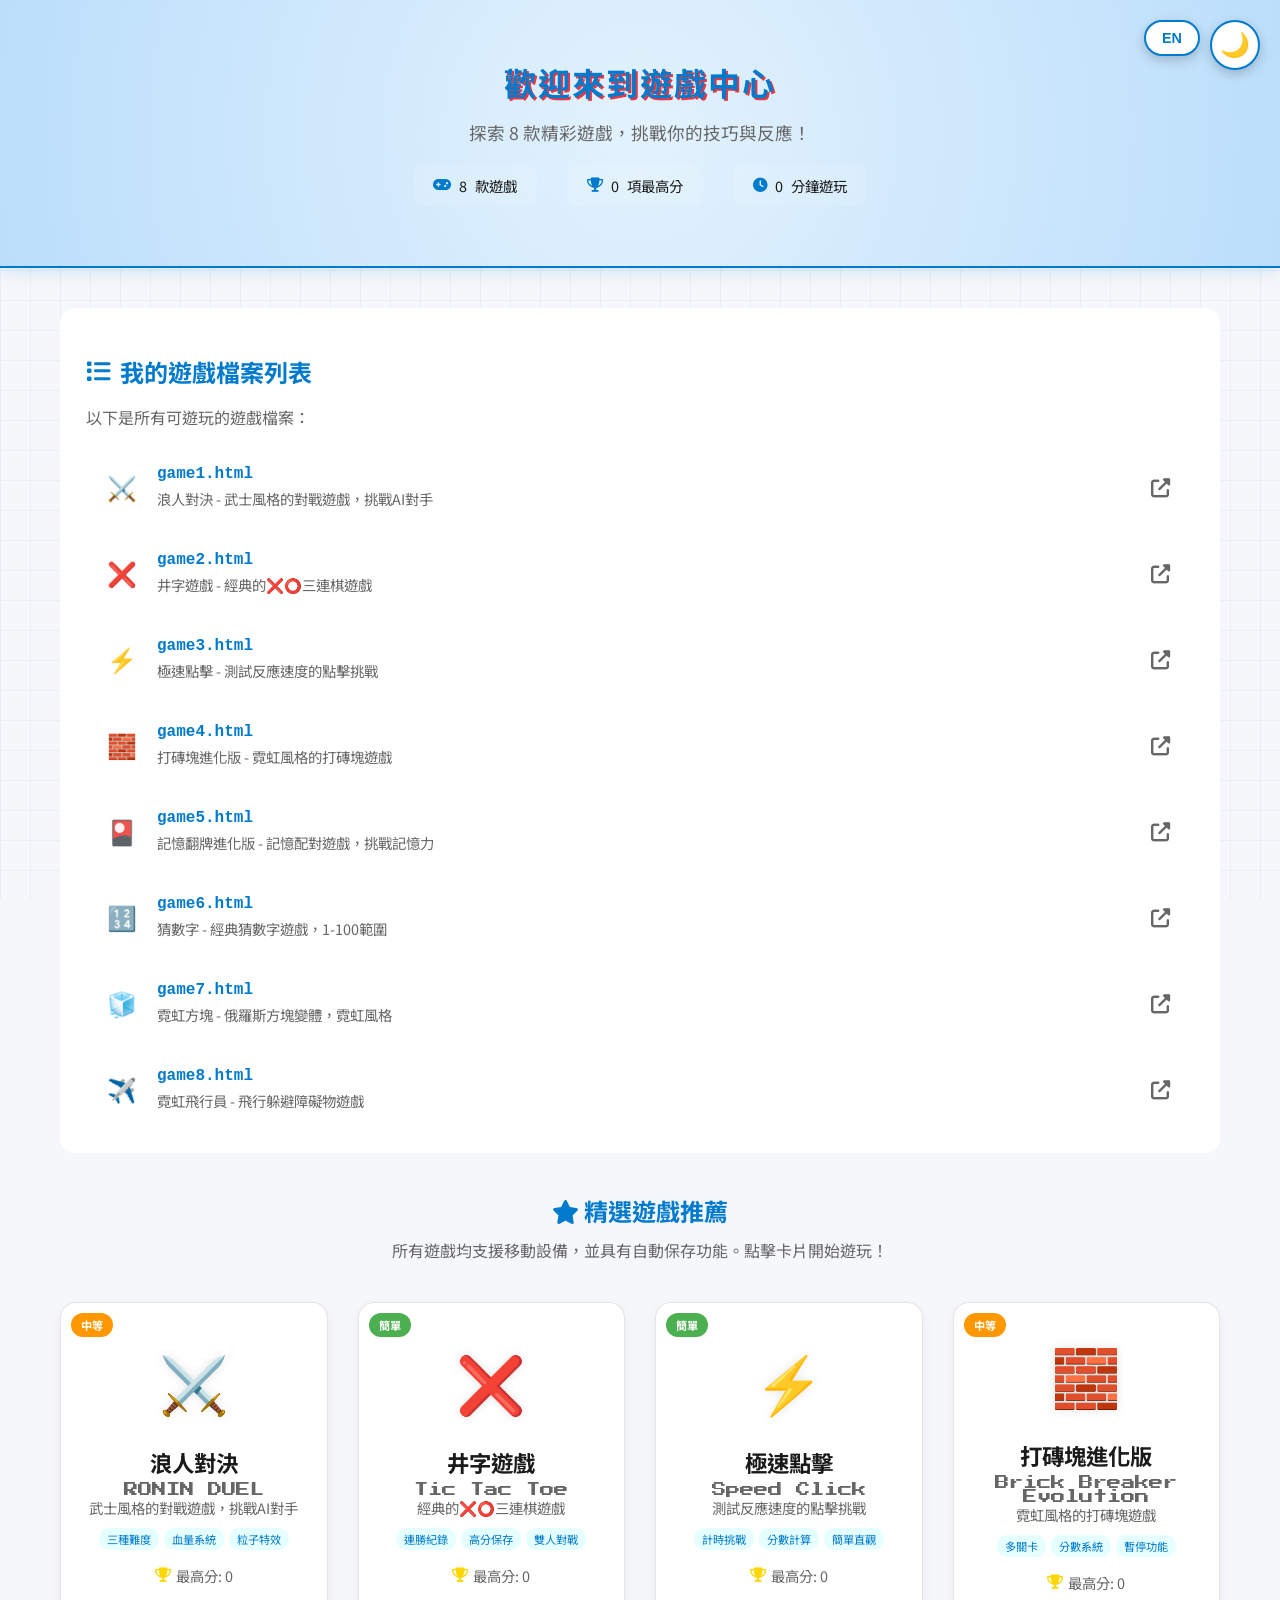
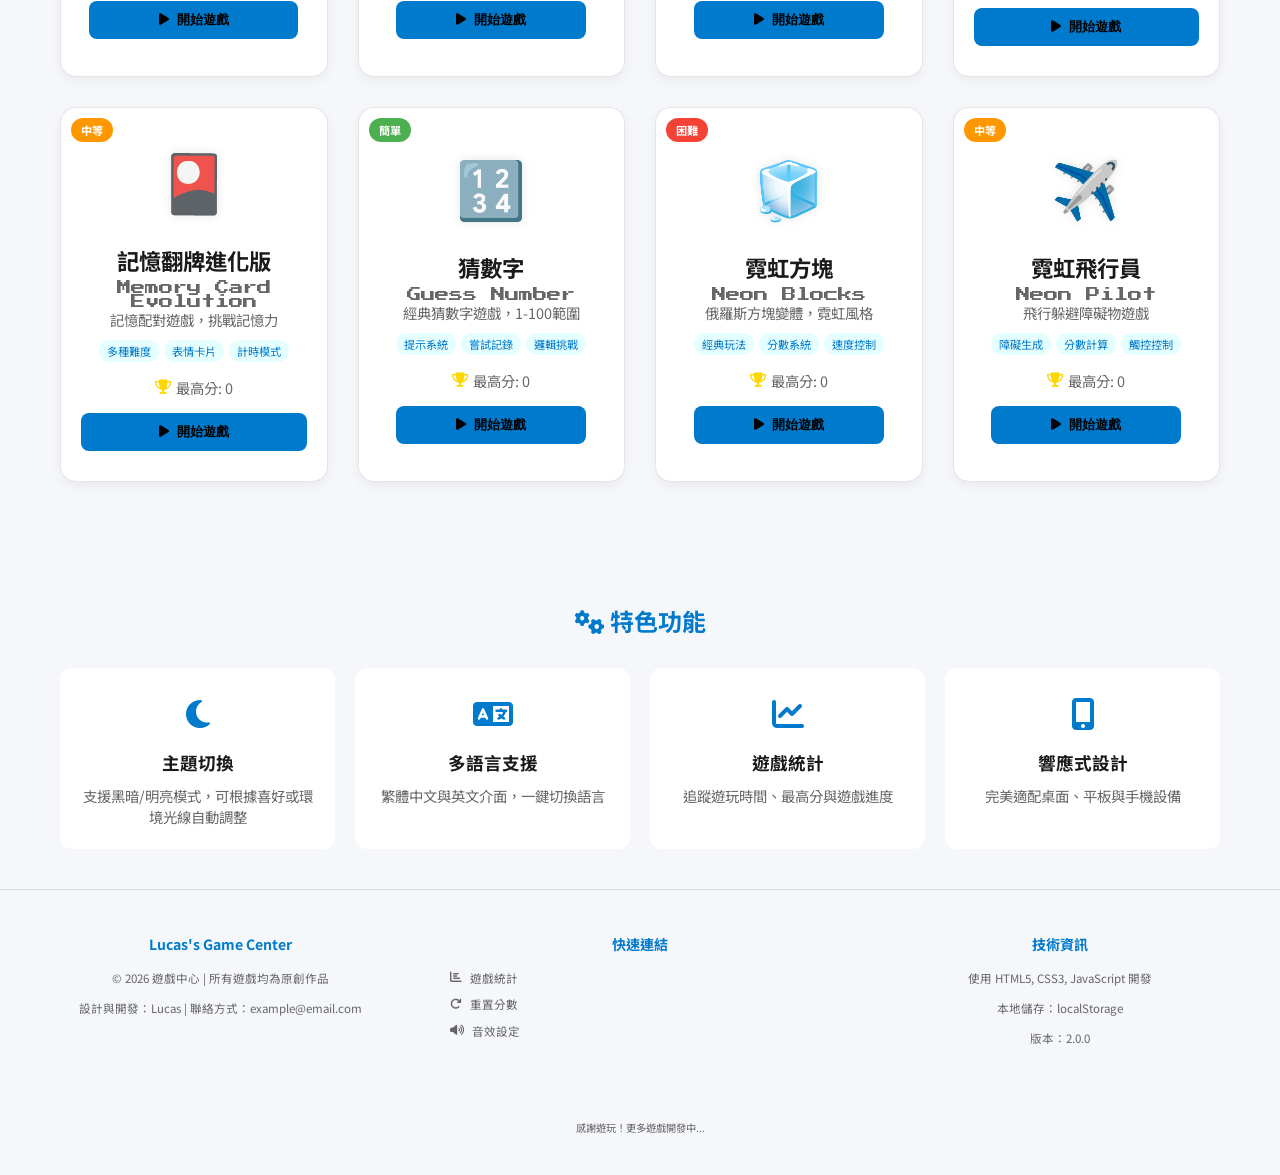
==== commit 7ef44e4a: "fgfggf" ====
--- a/index.html
+++ b/index.html
@@ -37,6 +37,15 @@
 
     <!-- 主要內容 -->
     <main class="container">
+        <!-- 遊戲列表區塊 -->
+        <div class="game-list-section">
+            <h2><i class="fas fa-list"></i> 我的遊戲檔案列表</h2>
+            <p>以下是所有可遊玩的遊戲檔案：</p>
+            <div class="file-list" id="fileList">
+                <!-- 遊戲檔案列表將由 JavaScript 動態生成 -->
+            </div>
+        </div>
+
         <div class="intro-section">
             <h2><i class="fas fa-star"></i> 精選遊戲推薦</h2>
             <p>所有遊戲均支援移動設備，並具有自動保存功能。點擊卡片開始遊玩！</p>
@@ -225,9 +234,32 @@
         // 初始化頁面
         document.addEventListener('DOMContentLoaded', function() {
             renderGameCards();
+            renderFileList();
             updateStats();
             setupEventListeners();
         });
+
+        // 渲染遊戲檔案列表
+        function renderFileList() {
+            const fileList = document.getElementById('fileList');
+            fileList.innerHTML = '';
+            
+            games.forEach(game => {
+                const fileItem = document.createElement('div');
+                fileItem.className = 'file-item';
+                fileItem.innerHTML = `
+                    <div class="file-icon">${game.icon}</div>
+                    <div class="file-info">
+                        <div class="file-name">${game.file}</div>
+                        <div class="file-desc">${game.name} - ${game.description}</div>
+                    </div>
+                    <a href="${game.file}" class="file-link" title="直接開啟遊戲">
+                        <i class="fas fa-external-link-alt"></i>
+                    </a>
+                `;
+                fileList.appendChild(fileItem);
+            });
+        }
 
         // 渲染遊戲卡片
         function renderGameCards() {
@@ -372,6 +404,85 @@
             color: var(--primary-color);
         }
         
+        .game-list-section {
+            background: var(--card-bg);
+            padding: 25px;
+            border-radius: 15px;
+            margin-bottom: 40px;
+            border: 1px solid rgba(255, 255, 255, 0.1);
+        }
+        
+        .game-list-section h2 {
+            color: var(--primary-color);
+            margin-bottom: 15px;
+            display: flex;
+            align-items: center;
+            gap: 10px;
+        }
+        
+        .game-list-section p {
+            color: var(--text-muted);
+            margin-bottom: 20px;
+        }
+        
+        .file-list {
+            display: flex;
+            flex-direction: column;
+            gap: 10px;
+        }
+        
+        .file-item {
+            display: flex;
+            align-items: center;
+            padding: 15px;
+            background: rgba(255, 255, 255, 0.05);
+            border-radius: 10px;
+            border: 1px solid rgba(255, 255, 255, 0.05);
+            transition: all 0.3s ease;
+        }
+        
+        .file-item:hover {
+            background: rgba(255, 255, 255, 0.1);
+            border-color: var(--primary-color);
+            transform: translateX(5px);
+        }
+        
+        .file-icon {
+            font-size: 1.5em;
+            margin-right: 15px;
+            width: 40px;
+            text-align: center;
+        }
+        
+        .file-info {
+            flex: 1;
+        }
+        
+        .file-name {
+            font-family: 'Courier New', monospace;
+            color: var(--primary-color);
+            font-weight: bold;
+            margin-bottom: 5px;
+        }
+        
+        .file-desc {
+            color: var(--text-muted);
+            font-size: 0.9em;
+        }
+        
+        .file-link {
+            color: var(--text-muted);
+            font-size: 1.2em;
+            padding: 8px;
+            border-radius: 5px;
+            transition: all 0.3s ease;
+        }
+        
+        .file-link:hover {
+            color: var(--primary-color);
+            background: rgba(0, 242, 255, 0.1);
+        }
+        
         .intro-section {
             text-align: center;
             margin-bottom: 40px;
